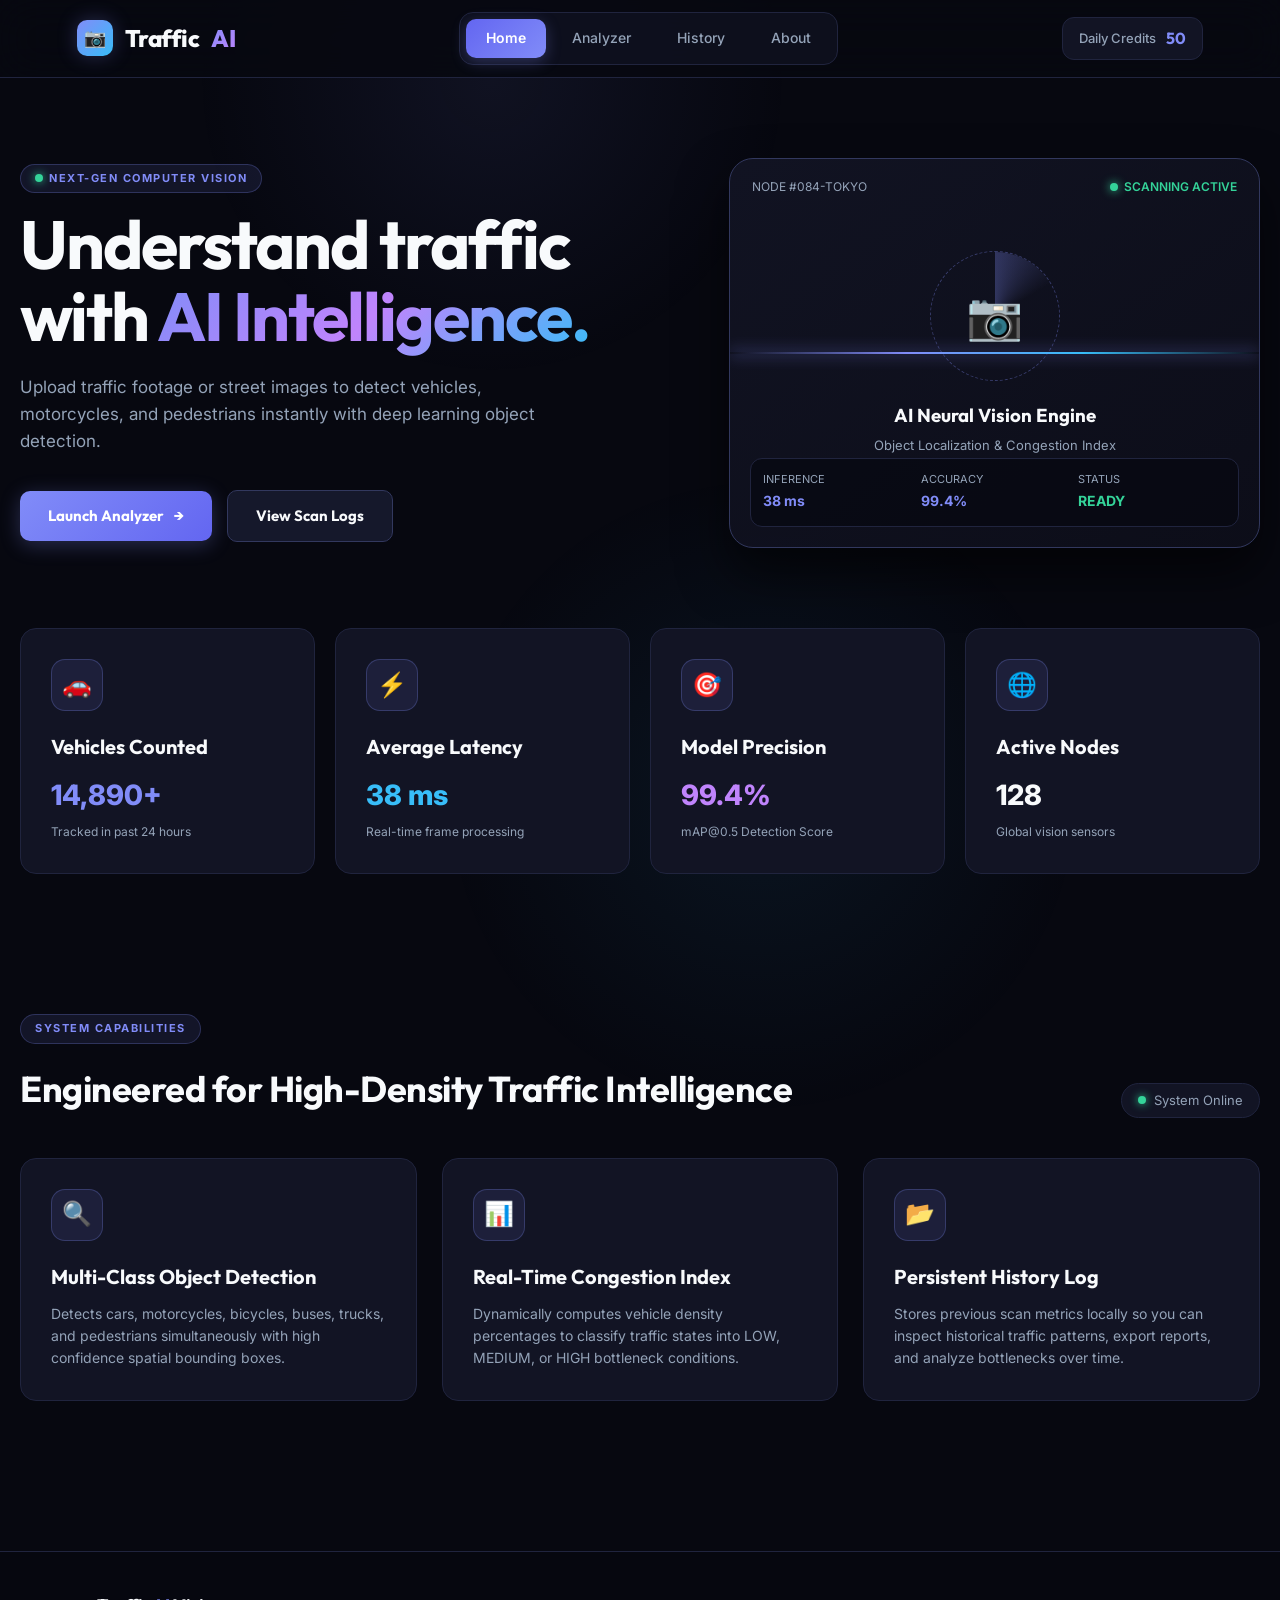
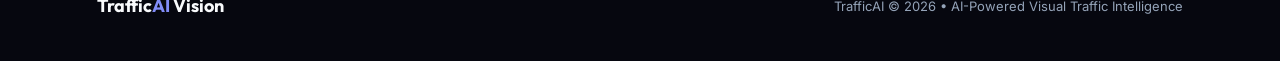
==== index.html @ 259157c7 "Initial Traffic AI project" ====
<!DOCTYPE html>
<html lang="en">

<head>
    <meta charset="UTF-8">
    <meta name="viewport" content="width=device-width, initial-scale=1.0">
    <title>Traffic AI - Visual Computer Vision Platform</title>
    <meta name="description" content="AI-powered traffic visual intelligence system detecting vehicles, pedestrians, and congestion levels.">
    <link rel="stylesheet" href="style.css">
</head>

<body>

    <!-- Header Navbar -->
    <header class="navbar">
        <a href="index.html" class="logo">
            <div class="logo-icon">📷</div>
            Traffic<span>AI</span>
        </a>

        <button class="menu-toggle" aria-label="Toggle Navigation">☰</button>

        <nav>
            <a href="index.html" class="active">Home</a>
            <a href="analysis.html">Analyzer</a>
            <a href="history.html">History</a>
            <a href="about.html">About</a>
        </nav>

        <div class="nav-actions">
            <div class="credits">
                <span>Daily Credits</span>
                <strong id="creditCount">50</strong>
            </div>
        </div>
    </header>


    <main>

        <!-- Hero Section -->
        <section class="hero">
            <div>
                <div class="tag">
                    <span class="live-dot"></span>
                    NEXT-GEN COMPUTER VISION
                </div>

                <h1>
                    Understand traffic<br>
                    with <span>AI Intelligence.</span>
                </h1>

                <p class="hero-text">
                    Upload traffic footage or street images to detect vehicles, motorcycles, and pedestrians instantly with deep learning object detection.
                </p>

                <div class="hero-actions">
                    <a href="analysis.html" class="primary-btn">
                        <span>Launch Analyzer</span> →
                    </a>
                    <a href="history.html" class="secondary-btn">
                        View Scan Logs
                    </a>
                </div>
            </div>

            <!-- Cyberpunk Cyber Card -->
            <div class="hero-card">
                <div class="scan-line"></div>

                <div class="hero-card-header">
                    <span>NODE #084-TOKYO</span>
                    <span class="live-badge"><span class="live-dot"></span> SCANNING ACTIVE</span>
                </div>

                <div class="hero-card-body">
                    <div class="radar-wrapper">
                        <div class="radar-sweep"></div>
                        <div class="radar-icon">📷</div>
                    </div>
                    <h3>AI Neural Vision Engine</h3>
                    <p style="color: var(--muted); font-size: 13px; margin-top: 4px;">Object Localization & Congestion Index</p>
                </div>

                <div class="hero-stats-row">
                    <div class="hero-mini-stat">
                        <span>INFERENCE</span>
                        <strong>38 ms</strong>
                    </div>
                    <div class="hero-mini-stat">
                        <span>ACCURACY</span>
                        <strong>99.4%</strong>
                    </div>
                    <div class="hero-mini-stat">
                        <span>STATUS</span>
                        <strong style="color: var(--emerald);">READY</strong>
                    </div>
                </div>
            </div>
        </section>


        <!-- Metrics Grid -->
        <section class="section-padding" style="padding-top: 20px;">
            <div class="grid-4">
                <div class="feature-card">
                    <div class="feature-icon">🚗</div>
                    <h3>Vehicles Counted</h3>
                    <p style="font-size: 28px; font-weight: 800; color: var(--accent); margin-top: 5px;">14,890+</p>
                    <span style="font-size: 12px; color: var(--muted);">Tracked in past 24 hours</span>
                </div>

                <div class="feature-card">
                    <div class="feature-icon">⚡</div>
                    <h3>Average Latency</h3>
                    <p style="font-size: 28px; font-weight: 800; color: var(--cyan); margin-top: 5px;">38 ms</p>
                    <span style="font-size: 12px; color: var(--muted);">Real-time frame processing</span>
                </div>

                <div class="feature-card">
                    <div class="feature-icon">🎯</div>
                    <h3>Model Precision</h3>
                    <p style="font-size: 28px; font-weight: 800; color: var(--purple); margin-top: 5px;">99.4%</p>
                    <span style="font-size: 12px; color: var(--muted);">mAP@0.5 Detection Score</span>
                </div>

                <div class="feature-card">
                    <div class="feature-icon">🌐</div>
                    <h3>Active Nodes</h3>
                    <p style="font-size: 28px; font-weight: 800; color: var(--text); margin-top: 5px;">128</p>
                    <span style="font-size: 12px; color: var(--muted);">Global vision sensors</span>
                </div>
            </div>
        </section>


        <!-- Core Features Section -->
        <section class="section-padding">
            <div class="section-heading">
                <div>
                    <div class="tag">SYSTEM CAPABILITIES</div>
                    <h2>Engineered for High-Density Traffic Intelligence</h2>
                </div>
                <div class="status-badge">
                    <span class="status-dot"></span> System Online
                </div>
            </div>

            <div class="grid-3">
                <div class="feature-card">
                    <div class="feature-icon">🔍</div>
                    <h3>Multi-Class Object Detection</h3>
                    <p>Detects cars, motorcycles, bicycles, buses, trucks, and pedestrians simultaneously with high confidence spatial bounding boxes.</p>
                </div>

                <div class="feature-card">
                    <div class="feature-icon">📊</div>
                    <h3>Real-Time Congestion Index</h3>
                    <p>Dynamically computes vehicle density percentages to classify traffic states into LOW, MEDIUM, or HIGH bottleneck conditions.</p>
                </div>

                <div class="feature-card">
                    <div class="feature-icon">📂</div>
                    <h3>Persistent History Log</h3>
                    <p>Stores previous scan metrics locally so you can inspect historical traffic patterns, export reports, and analyze bottlenecks over time.</p>
                </div>
            </div>
        </section>

    </main>


    <!-- Footer -->
    <footer>
        <div class="footer-content">
            <div class="footer-brand">
                Traffic<span>AI</span> Vision
            </div>
            <div class="footer-text">
                TrafficAI © 2026 • AI-Powered Visual Traffic Intelligence
            </div>
        </div>
    </footer>

    <script src="common.js"></script>

</body>

</html>
---- style.css ----
@import url('https://fonts.googleapis.com/css2?family=Inter:wght@300;400;500;600;700&family=Outfit:wght@400;500;600;700;800;900&display=swap');

* {
    margin: 0;
    padding: 0;
    box-sizing: border-box;
}

:root {
    /* Ultra-Premium Obsidian & Electric Iris/Cyan Theme */
    --bg: #070810;
    --bg-secondary: #0d0e1a;
    --card: #121424;
    --card-hover: #181b30;
    --border: #20243e;
    --border-bright: #32385e;

    --text: #f8fafc;
    --muted: #94a3b8;

    /* Primary Accent: Electric Iris / Violet */
    --accent: #818cf8;
    --accent-glow: rgba(129, 140, 248, 0.28);
    --accent-dark: #6366f1;

    /* Secondary Accent: Cyber Cyan */
    --cyan: #38bdf8;
    --cyan-glow: rgba(56, 189, 248, 0.25);

    /* Purple Aurora Glow */
    --purple: #c084fc;
    --purple-glow: rgba(192, 132, 252, 0.25);

    /* Status Colors */
    --emerald: #34d399;
    --warning: #fbbf24;
    --danger: #fb7185;

    --font-heading: 'Outfit', -apple-system, BlinkMacSystemFont, sans-serif;
    --font-body: 'Inter', -apple-system, BlinkMacSystemFont, sans-serif;

    --max-width: 1240px;
    --radius-sm: 10px;
    --radius-md: 16px;
    --radius-lg: 24px;
}

html {
    scroll-behavior: smooth;
}

body {
    background: var(--bg);
    color: var(--text);
    font-family: var(--font-body);
    line-height: 1.6;
    overflow-x: hidden;
    min-height: 100vh;
    display: flex;
    flex-direction: column;
}

/* Ambient Background Lights */
body::before {
    content: '';
    position: fixed;
    top: -220px;
    left: 15%;
    width: 600px;
    height: 600px;
    background: radial-gradient(circle, rgba(129, 140, 248, 0.08) 0%, rgba(7, 8, 16, 0) 70%);
    pointer-events: none;
    z-index: 0;
}

body::after {
    content: '';
    position: fixed;
    bottom: -220px;
    right: 15%;
    width: 650px;
    height: 650px;
    background: radial-gradient(circle, rgba(56, 189, 248, 0.07) 0%, rgba(7, 8, 16, 0) 70%);
    pointer-events: none;
    z-index: 0;
}

/* Typography */
h1, h2, h3, h4, h5, h6 {
    font-family: var(--font-heading);
    color: var(--text);
    font-weight: 700;
}

/* ---------------- NAVBAR ---------------- */

.navbar {
    height: 78px;
    display: flex;
    align-items: center;
    justify-content: space-between;
    padding: 0 6%;
    border-bottom: 1px solid var(--border);
    position: sticky;
    top: 0;
    z-index: 100;
    background: rgba(7, 8, 16, 0.88);
    backdrop-filter: blur(20px);
    -webkit-backdrop-filter: blur(20px);
}

.logo {
    display: flex;
    align-items: center;
    gap: 12px;
    font-family: var(--font-heading);
    font-size: 24px;
    font-weight: 800;
    letter-spacing: -0.5px;
    text-decoration: none;
    color: var(--text);
}

.logo-icon {
    width: 36px;
    height: 36px;
    background: linear-gradient(135deg, var(--accent), var(--cyan));
    border-radius: 10px;
    display: flex;
    align-items: center;
    justify-content: center;
    font-size: 18px;
    box-shadow: 0 0 20px var(--accent-glow);
}

.logo span {
    background: linear-gradient(135deg, var(--accent), var(--purple));
    -webkit-background-clip: text;
    -webkit-text-fill-color: transparent;
}

nav {
    display: flex;
    align-items: center;
    gap: 6px;
    background: rgba(18, 20, 36, 0.65);
    padding: 6px;
    border-radius: 14px;
    border: 1px solid var(--border);
}

nav a {
    color: var(--muted);
    text-decoration: none;
    font-size: 14px;
    font-weight: 500;
    padding: 8px 20px;
    border-radius: 10px;
    transition: all 0.25s cubic-bezier(0.4, 0, 0.2, 1);
}

nav a:hover {
    color: var(--text);
    background: rgba(255, 255, 255, 0.05);
}

nav a.active {
    color: #ffffff;
    background: linear-gradient(135deg, var(--accent-dark), var(--accent));
    font-weight: 600;
    box-shadow: 0 4px 15px var(--accent-glow);
}

.nav-actions {
    display: flex;
    align-items: center;
    gap: 15px;
}

.credits {
    display: flex;
    align-items: center;
    gap: 10px;
    padding: 8px 16px;
    background: var(--card);
    border: 1px solid var(--border);
    border-radius: 12px;
    font-size: 13px;
    font-weight: 500;
}

.credits span {
    color: var(--muted);
}

.credits strong {
    color: var(--accent);
    font-size: 16px;
    font-family: var(--font-heading);
}

.menu-toggle {
    display: none;
    background: none;
    border: none;
    color: var(--text);
    font-size: 24px;
    cursor: pointer;
}

/* ---------------- MAIN CONTAINER ---------------- */

main {
    width: min(100% - 40px, var(--max-width));
    margin: 0 auto;
    flex: 1;
    position: relative;
    z-index: 1;
}

/* ---------------- BUTTONS & BADGES ---------------- */

.primary-btn,
.analyze-btn,
.secondary-btn {
    display: inline-flex;
    align-items: center;
    justify-content: center;
    gap: 10px;
    background: linear-gradient(135deg, var(--accent), #6366f1);
    color: #ffffff;
    border: none;
    border-radius: var(--radius-sm);
    padding: 13px 28px;
    font-family: var(--font-heading);
    font-weight: 700;
    font-size: 15px;
    text-decoration: none;
    cursor: pointer;
    transition: all 0.25s ease;
    box-shadow: 0 4px 20px var(--accent-glow);
}

.primary-btn:hover,
.analyze-btn:hover:not(:disabled) {
    background: linear-gradient(135deg, #93c5fd, var(--accent));
    transform: translateY(-2px);
    box-shadow: 0 8px 28px rgba(129, 140, 248, 0.45);
}

.secondary-btn {
    background: rgba(32, 36, 62, 0.6);
    color: var(--text);
    border: 1px solid var(--border-bright);
    box-shadow: none;
}

.secondary-btn:hover {
    background: var(--border-bright);
    color: var(--text);
    transform: translateY(-2px);
}

.tag {
    display: inline-flex;
    align-items: center;
    gap: 6px;
    color: var(--accent);
    background: rgba(129, 140, 248, 0.1);
    border: 1px solid rgba(129, 140, 248, 0.25);
    padding: 5px 14px;
    border-radius: 20px;
    font-size: 11px;
    font-weight: 700;
    letter-spacing: 1.5px;
    text-transform: uppercase;
    margin-bottom: 16px;
}

/* ---------------- HERO SECTION ---------------- */

.hero {
    padding: 80px 0 60px;
    display: grid;
    grid-template-columns: 1.1fr 0.9fr;
    align-items: center;
    gap: 60px;
}

.hero h1 {
    font-size: clamp(42px, 5.5vw, 68px);
    line-height: 1.05;
    letter-spacing: -2px;
    margin-bottom: 22px;
}

.hero h1 span {
    background: linear-gradient(135deg, var(--accent), var(--purple), var(--cyan));
    -webkit-background-clip: text;
    -webkit-text-fill-color: transparent;
}

.hero-text {
    color: var(--muted);
    font-size: 17px;
    max-width: 520px;
    margin-bottom: 35px;
}

.hero-actions {
    display: flex;
    gap: 15px;
    align-items: center;
}

/* Hero Cyber Card */
.hero-card {
    height: 390px;
    border: 1px solid var(--border-bright);
    border-radius: var(--radius-lg);
    background: linear-gradient(145deg, rgba(18, 20, 36, 0.95), rgba(13, 14, 26, 0.95));
    display: flex;
    flex-direction: column;
    align-items: center;
    justify-content: center;
    position: relative;
    overflow: hidden;
    box-shadow: 0 25px 50px rgba(0, 0, 0, 0.6);
}

.hero-card-header {
    position: absolute;
    top: 18px;
    left: 22px;
    right: 22px;
    display: flex;
    justify-content: space-between;
    align-items: center;
    font-size: 12px;
    color: var(--muted);
}

.live-badge {
    display: inline-flex;
    align-items: center;
    gap: 6px;
    color: var(--emerald);
    font-weight: 600;
}

.live-dot {
    width: 8px;
    height: 8px;
    background: var(--emerald);
    border-radius: 50%;
    box-shadow: 0 0 10px var(--emerald);
    animation: pulse 1.8s infinite;
}

@keyframes pulse {
    0%, 100% { opacity: 1; transform: scale(1); }
    50% { opacity: 0.4; transform: scale(0.85); }
}

.hero-card-body {
    text-align: center;
    z-index: 2;
}

.radar-wrapper {
    position: relative;
    width: 130px;
    height: 130px;
    margin: 0 auto 20px;
    border-radius: 50%;
    border: 1px dashed rgba(129, 140, 248, 0.35);
    display: flex;
    align-items: center;
    justify-content: center;
}

.radar-sweep {
    position: absolute;
    width: 100%;
    height: 100%;
    border-radius: 50%;
    background: conic-gradient(from 0deg, rgba(129, 140, 248, 0.3), transparent 60deg);
    animation: rotateRadar 4s linear infinite;
}

@keyframes rotateRadar {
    from { transform: rotate(0deg); }
    to { transform: rotate(360deg); }
}

.radar-icon {
    font-size: 46px;
    position: relative;
    z-index: 2;
}

.scan-line {
    position: absolute;
    width: 100%;
    height: 2px;
    background: linear-gradient(90deg, transparent, var(--accent), var(--cyan), transparent);
    box-shadow: 0 0 15px var(--accent);
    animation: scanMove 3.5s infinite ease-in-out;
}

@keyframes scanMove {
    0% { top: 5%; opacity: 0.2; }
    50% { top: 90%; opacity: 0.9; }
    100% { top: 5%; opacity: 0.2; }
}

.hero-stats-row {
    position: absolute;
    bottom: 20px;
    left: 20px;
    right: 20px;
    display: grid;
    grid-template-columns: repeat(3, 1fr);
    gap: 10px;
    background: rgba(7, 8, 16, 0.7);
    padding: 12px;
    border-radius: 12px;
    border: 1px solid var(--border);
}

.hero-mini-stat span {
    display: block;
    font-size: 11px;
    color: var(--muted);
}

.hero-mini-stat strong {
    font-size: 14px;
    color: var(--accent);
}

/* ---------------- SECTION COMMON ---------------- */

.section-padding {
    padding: 70px 0;
}

.section-heading {
    display: flex;
    justify-content: space-between;
    align-items: flex-end;
    margin-bottom: 40px;
}

.section-heading h2 {
    font-size: 36px;
    letter-spacing: -0.5px;
}

.status-badge {
    display: inline-flex;
    align-items: center;
    gap: 8px;
    padding: 6px 16px;
    background: var(--card);
    border: 1px solid var(--border);
    border-radius: 20px;
    font-size: 13px;
    color: var(--muted);
}

.status-dot {
    width: 8px;
    height: 8px;
    border-radius: 50%;
    background: var(--emerald);
    box-shadow: 0 0 8px var(--emerald);
}

/* ---------------- FEATURE CARDS ---------------- */

.grid-3 {
    display: grid;
    grid-template-columns: repeat(3, 1fr);
    gap: 25px;
}

.grid-4 {
    display: grid;
    grid-template-columns: repeat(4, 1fr);
    gap: 20px;
}

.feature-card {
    background: var(--card);
    border: 1px solid var(--border);
    border-radius: var(--radius-md);
    padding: 30px;
    transition: all 0.3s ease;
    position: relative;
    overflow: hidden;
}

.feature-card:hover {
    background: var(--card-hover);
    border-color: var(--border-bright);
    transform: translateY(-4px);
    box-shadow: 0 16px 35px rgba(0, 0, 0, 0.45);
}

.feature-icon {
    width: 52px;
    height: 52px;
    background: rgba(129, 140, 248, 0.1);
    border: 1px solid rgba(129, 140, 248, 0.25);
    border-radius: 14px;
    display: flex;
    align-items: center;
    justify-content: center;
    font-size: 24px;
    margin-bottom: 20px;
}

.feature-card h3 {
    font-size: 20px;
    margin-bottom: 10px;
}

.feature-card p {
    color: var(--muted);
    font-size: 14px;
}

/* ---------------- ANALYZER & UPLOAD ---------------- */

.analyzer-grid {
    display: grid;
    grid-template-columns: 1fr 1fr;
    gap: 30px;
    align-items: start;
}

.upload-card {
    background: var(--card);
    border: 1px solid var(--border);
    border-radius: var(--radius-md);
    padding: 30px;
}

.upload-area {
    min-height: 280px;
    border: 2px dashed var(--border-bright);
    border-radius: var(--radius-md);
    display: flex;
    flex-direction: column;
    justify-content: center;
    align-items: center;
    padding: 30px;
    cursor: pointer;
    transition: all 0.25s ease;
    background: rgba(7, 8, 16, 0.5);
    text-align: center;
}

.upload-area:hover,
.upload-area.dragging {
    border-color: var(--accent);
    background: rgba(129, 140, 248, 0.05);
}

.upload-icon-circle {
    width: 60px;
    height: 60px;
    border-radius: 50%;
    background: rgba(129, 140, 248, 0.12);
    color: var(--accent);
    display: flex;
    align-items: center;
    justify-content: center;
    font-size: 26px;
    margin-bottom: 16px;
    border: 1px solid rgba(129, 140, 248, 0.25);
}

.upload-area h3 {
    font-size: 18px;
    margin-bottom: 6px;
}

.upload-area p {
    color: var(--muted);
    font-size: 13px;
    margin-bottom: 10px;
}

.upload-area small {
    color: var(--muted);
    font-size: 11px;
    opacity: 0.7;
}

/* Presets Container */
.presets-container {
    margin-top: 22px;
}

.presets-container span {
    display: block;
    font-size: 12px;
    color: var(--muted);
    margin-bottom: 10px;
    font-weight: 500;
}

.preset-thumbs {
    display: grid;
    grid-template-columns: repeat(3, 1fr);
    gap: 10px;
}

.preset-btn {
    border: 1px solid var(--border);
    border-radius: 10px;
    overflow: hidden;
    background: var(--bg);
    cursor: pointer;
    padding: 6px;
    display: flex;
    flex-direction: column;
    align-items: center;
    gap: 4px;
    transition: all 0.2s ease;
}

.preset-btn img {
    width: 100%;
    height: 60px;
    object-fit: cover;
    border-radius: 6px;
}

.preset-btn small {
    font-size: 11px;
    color: var(--muted);
}

.preset-btn:hover {
    border-color: var(--accent);
    background: var(--card-hover);
}

/* Vision Canvas Preview */
.canvas-wrapper {
    display: none;
    position: relative;
    width: 100%;
    background: #000;
    border-radius: var(--radius-md);
    overflow: hidden;
    border: 1px solid var(--border-bright);
}

.canvas-wrapper.active {
    display: block;
}

#visionCanvas {
    display: block;
    width: 100%;
    height: auto;
    max-height: 440px;
    object-fit: contain;
}

.canvas-actions {
    display: flex;
    justify-content: space-between;
    align-items: center;
    margin-top: 15px;
}

.remove-btn {
    background: rgba(251, 113, 133, 0.12);
    color: var(--danger);
    border: 1px solid rgba(251, 113, 133, 0.25);
    padding: 8px 16px;
    border-radius: var(--radius-sm);
    cursor: pointer;
    font-size: 13px;
    font-weight: 600;
    transition: 0.2s;
}

.remove-btn:hover {
    background: rgba(251, 113, 133, 0.25);
}

/* ---------------- RESULTS DISPLAY ---------------- */

.results-card {
    background: var(--card);
    border: 1px solid var(--border);
    border-radius: var(--radius-md);
    padding: 30px;
}

.stat-box {
    background: var(--bg);
    border: 1px solid var(--border);
    border-radius: var(--radius-sm);
    padding: 18px;
    display: flex;
    align-items: center;
    gap: 15px;
    transition: all 0.2s ease;
}

.stat-box:hover {
    border-color: var(--border-bright);
    background: rgba(255, 255, 255, 0.02);
}

.stat-box-icon {
    font-size: 26px;
}

.stat-box label {
    display: block;
    font-size: 12px;
    color: var(--muted);
}

.stat-box strong {
    font-size: 26px;
    font-family: var(--font-heading);
}

.stat-box.highlight {
    border-color: rgba(129, 140, 248, 0.35);
    background: rgba(129, 140, 248, 0.04);
}

.stat-box.highlight strong {
    color: var(--accent);
}

/* Traffic Meter Bar */
.traffic-level-card {
    margin-top: 20px;
    background: var(--bg);
    border: 1px solid var(--border);
    border-radius: var(--radius-sm);
    padding: 20px;
}

.traffic-meter-header {
    display: flex;
    justify-content: space-between;
    align-items: center;
    margin-bottom: 10px;
}

.traffic-meter-header span {
    font-size: 13px;
    color: var(--muted);
}

.traffic-meter-header h4 {
    font-size: 18px;
    color: var(--accent);
}

.meter-track {
    height: 12px;
    background: #151828;
    border-radius: 20px;
    overflow: hidden;
    position: relative;
}

.meter-fill {
    height: 100%;
    width: 0%;
    background: linear-gradient(90deg, var(--emerald), var(--warning), var(--danger));
    transition: width 1s cubic-bezier(0.4, 0, 0.2, 1);
    border-radius: 20px;
}

/* ---------------- TABLES & HISTORY ---------------- */

.table-toolbar {
    display: flex;
    justify-content: space-between;
    gap: 15px;
    margin-bottom: 20px;
}

.search-input {
    background: var(--card);
    border: 1px solid var(--border);
    color: var(--text);
    padding: 10px 18px;
    border-radius: 10px;
    font-family: var(--font-body);
    font-size: 14px;
    width: 280px;
    outline: none;
}

.search-input:focus {
    border-color: var(--accent);
}

.history-table-wrapper {
    background: var(--card);
    border: 1px solid var(--border);
    border-radius: var(--radius-md);
    overflow: hidden;
}

.custom-table {
    width: 100%;
    border-collapse: collapse;
    text-align: left;
    font-size: 14px;
}

.custom-table th {
    background: rgba(7, 8, 16, 0.75);
    color: var(--muted);
    padding: 16px 20px;
    font-weight: 600;
    font-size: 12px;
    letter-spacing: 0.5px;
    text-transform: uppercase;
    border-bottom: 1px solid var(--border);
}

.custom-table td {
    padding: 16px 20px;
    border-bottom: 1px solid var(--border);
    color: var(--text);
}

.custom-table tr:last-child td {
    border-bottom: none;
}

.custom-table tr:hover td {
    background: rgba(255, 255, 255, 0.02);
}

.pill-level {
    display: inline-block;
    padding: 4px 12px;
    border-radius: 12px;
    font-size: 11px;
    font-weight: 700;
    letter-spacing: 0.5px;
}

.pill-low {
    background: rgba(52, 211, 153, 0.12);
    color: var(--emerald);
    border: 1px solid rgba(52, 211, 153, 0.3);
}

.pill-medium {
    background: rgba(251, 191, 36, 0.12);
    color: var(--warning);
    border: 1px solid rgba(251, 191, 36, 0.3);
}

.pill-high {
    background: rgba(251, 113, 133, 0.12);
    color: var(--danger);
    border: 1px solid rgba(251, 113, 133, 0.3);
}

.empty-state {
    padding: 60px 20px;
    text-align: center;
    color: var(--muted);
}

.empty-icon {
    font-size: 40px;
    margin-bottom: 10px;
    opacity: 0.5;
}

/* ---------------- FOOTER ---------------- */

footer {
    border-top: 1px solid var(--border);
    background: rgba(7, 8, 16, 0.95);
    padding: 40px 6%;
    margin-top: 80px;
    position: relative;
    z-index: 10;
}

.footer-content {
    width: min(100% - 40px, var(--max-width));
    margin: 0 auto;
    display: flex;
    justify-content: space-between;
    align-items: center;
}

.footer-brand {
    font-family: var(--font-heading);
    font-size: 18px;
    font-weight: 700;
}

.footer-brand span {
    color: var(--accent);
}

.footer-text {
    color: var(--muted);
    font-size: 13px;
}

/* ---------------- TOAST NOTIFICATIONS ---------------- */

.toast-container {
    position: fixed;
    bottom: 25px;
    right: 25px;
    z-index: 9999;
    display: flex;
    flex-direction: column;
    gap: 10px;
}

.toast {
    background: var(--card);
    border: 1px solid var(--accent);
    color: var(--text);
    padding: 14px 20px;
    border-radius: 12px;
    font-size: 14px;
    box-shadow: 0 12px 35px rgba(0, 0, 0, 0.55);
    display: flex;
    align-items: center;
    gap: 12px;
    animation: slideIn 0.3s ease;
}

@keyframes slideIn {
    from { transform: translateX(100%); opacity: 0; }
    to { transform: translateX(0); opacity: 1; }
}

/* ---------------- RESPONSIVE MEDIA QUERIES ---------------- */

@media (max-width: 992px) {
    .hero {
        grid-template-columns: 1fr;
        gap: 40px;
        text-align: center;
    }

    .hero-text {
        margin: 0 auto 30px;
    }

    .hero-actions {
        justify-content: center;
    }

    .analyzer-grid {
        grid-template-columns: 1fr;
    }

    .grid-3, .grid-4 {
        grid-template-columns: repeat(2, 1fr);
    }
}

@media (max-width: 768px) {
    nav {
        display: none;
        position: absolute;
        top: 78px;
        left: 0;
        right: 0;
        background: var(--card);
        flex-direction: column;
        padding: 20px;
        border-bottom: 1px solid var(--border);
    }

    nav.open {
        display: flex;
    }

    .menu-toggle {
        display: block;
    }

    .grid-3, .grid-4 {
        grid-template-columns: 1fr;
    }

    .footer-content {
        flex-direction: column;
        gap: 15px;
        text-align: center;
    }
}
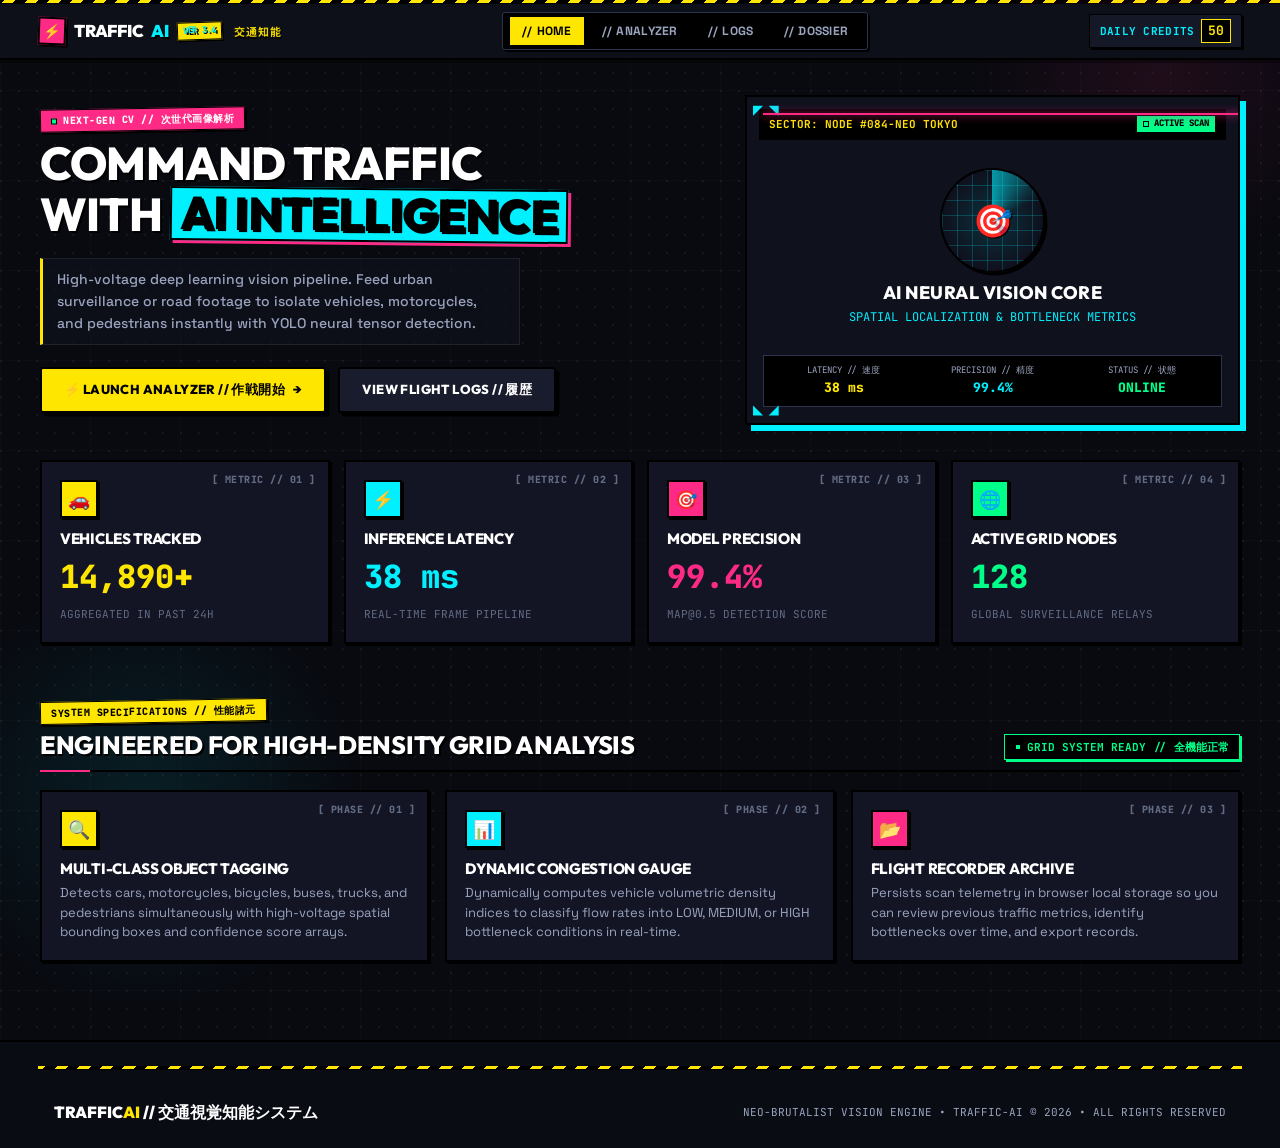
==== commit f4e5c9e3: "Redesign UI with Neo-Brutalism and Cyber-Anime theme" ====
--- a/index.html
+++ b/index.html
@@ -4,32 +4,37 @@
 <head>
     <meta charset="UTF-8">
     <meta name="viewport" content="width=device-width, initial-scale=1.0">
-    <title>Traffic AI - Visual Computer Vision Platform</title>
-    <meta name="description" content="AI-powered traffic visual intelligence system detecting vehicles, pedestrians, and congestion levels.">
+    <title>Traffic AI // 次世代交通監視 - Visual Computer Vision Platform</title>
+    <meta name="description" content="Neo-Brutalist AI-powered traffic visual intelligence system detecting vehicles, pedestrians, and congestion levels.">
     <link rel="stylesheet" href="style.css">
 </head>
 
 <body>
 
+    <!-- Hazard Alert Strip -->
+    <div class="hazard-strip"></div>
+
     <!-- Header Navbar -->
     <header class="navbar">
         <a href="index.html" class="logo">
-            <div class="logo-icon">📷</div>
+            <div class="logo-icon">⚡</div>
             Traffic<span>AI</span>
+            <span class="logo-badge">VER 3.4</span>
+            <span class="kanji-sub" style="font-size: 11px; color: var(--anime-yellow);">交通知能</span>
         </a>
 
         <button class="menu-toggle" aria-label="Toggle Navigation">☰</button>
 
         <nav>
-            <a href="index.html" class="active">Home</a>
-            <a href="analysis.html">Analyzer</a>
-            <a href="history.html">History</a>
-            <a href="about.html">About</a>
+            <a href="index.html" class="active"><span>//</span> Home</a>
+            <a href="analysis.html"><span>//</span> Analyzer</a>
+            <a href="history.html"><span>//</span> Logs</a>
+            <a href="about.html"><span>//</span> Dossier</a>
         </nav>
 
         <div class="nav-actions">
             <div class="credits">
-                <span>Daily Credits</span>
+                <span>DAILY CREDITS</span>
                 <strong id="creditCount">50</strong>
             </div>
         </div>
@@ -43,58 +48,58 @@
             <div>
                 <div class="tag">
                     <span class="live-dot"></span>
-                    NEXT-GEN COMPUTER VISION
+                    NEXT-GEN CV // 次世代画像解析
                 </div>
 
                 <h1>
-                    Understand traffic<br>
-                    with <span>AI Intelligence.</span>
+                    COMMAND TRAFFIC<br>
+                    WITH <span>AI INTELLIGENCE</span>
                 </h1>
 
                 <p class="hero-text">
-                    Upload traffic footage or street images to detect vehicles, motorcycles, and pedestrians instantly with deep learning object detection.
+                    High-voltage deep learning vision pipeline. Feed urban surveillance or road footage to isolate vehicles, motorcycles, and pedestrians instantly with YOLO neural tensor detection.
                 </p>
 
                 <div class="hero-actions">
                     <a href="analysis.html" class="primary-btn">
-                        <span>Launch Analyzer</span> →
+                        <span>⚡ LAUNCH ANALYZER // 作戦開始</span> →
                     </a>
                     <a href="history.html" class="secondary-btn">
-                        View Scan Logs
+                        <span>VIEW FLIGHT LOGS // 履歴</span>
                     </a>
                 </div>
             </div>
 
-            <!-- Cyberpunk Cyber Card -->
+            <!-- Anime Mecha Cockpit Card -->
             <div class="hero-card">
                 <div class="scan-line"></div>
 
                 <div class="hero-card-header">
-                    <span>NODE #084-TOKYO</span>
-                    <span class="live-badge"><span class="live-dot"></span> SCANNING ACTIVE</span>
+                    <span>SECTOR: NODE #084-NEO TOKYO</span>
+                    <span class="live-badge"><span class="live-dot"></span> ACTIVE SCAN</span>
                 </div>
 
                 <div class="hero-card-body">
                     <div class="radar-wrapper">
                         <div class="radar-sweep"></div>
-                        <div class="radar-icon">📷</div>
+                        <div class="radar-icon">🎯</div>
                     </div>
-                    <h3>AI Neural Vision Engine</h3>
-                    <p style="color: var(--muted); font-size: 13px; margin-top: 4px;">Object Localization & Congestion Index</p>
+                    <h3 style="font-size: 18px; letter-spacing: 0.5px;">AI NEURAL VISION CORE</h3>
+                    <p style="color: var(--anime-cyan); font-family: var(--font-mono); font-size: 12px; margin-top: 4px;">SPATIAL LOCALIZATION & BOTTLENECK METRICS</p>
                 </div>
 
                 <div class="hero-stats-row">
                     <div class="hero-mini-stat">
-                        <span>INFERENCE</span>
+                        <span>LATENCY // 速度</span>
                         <strong>38 ms</strong>
                     </div>
                     <div class="hero-mini-stat">
-                        <span>ACCURACY</span>
-                        <strong>99.4%</strong>
+                        <span>PRECISION // 精度</span>
+                        <strong style="color: var(--anime-cyan);">99.4%</strong>
                     </div>
                     <div class="hero-mini-stat">
-                        <span>STATUS</span>
-                        <strong style="color: var(--emerald);">READY</strong>
+                        <span>STATUS // 状態</span>
+                        <strong style="color: var(--anime-green);">ONLINE</strong>
                     </div>
                 </div>
             </div>
@@ -102,68 +107,68 @@
 
 
         <!-- Metrics Grid -->
-        <section class="section-padding" style="padding-top: 20px;">
+        <section class="section-padding" style="padding-top: 10px;">
             <div class="grid-4">
-                <div class="feature-card">
+                <div class="feature-card" data-step="[ METRIC // 01 ]">
                     <div class="feature-icon">🚗</div>
-                    <h3>Vehicles Counted</h3>
-                    <p style="font-size: 28px; font-weight: 800; color: var(--accent); margin-top: 5px;">14,890+</p>
-                    <span style="font-size: 12px; color: var(--muted);">Tracked in past 24 hours</span>
+                    <h3>Vehicles Tracked</h3>
+                    <p style="font-size: 32px; font-weight: 900; font-family: var(--font-mono); color: var(--anime-yellow); margin: 6px 0 2px;">14,890+</p>
+                    <span style="font-family: var(--font-mono); font-size: 11px; color: var(--text-dim); text-transform: uppercase;">Aggregated in past 24h</span>
                 </div>
 
-                <div class="feature-card">
-                    <div class="feature-icon">⚡</div>
-                    <h3>Average Latency</h3>
-                    <p style="font-size: 28px; font-weight: 800; color: var(--cyan); margin-top: 5px;">38 ms</p>
-                    <span style="font-size: 12px; color: var(--muted);">Real-time frame processing</span>
+                <div class="feature-card" data-step="[ METRIC // 02 ]">
+                    <div class="feature-icon" style="background: var(--anime-cyan);">⚡</div>
+                    <h3>Inference Latency</h3>
+                    <p style="font-size: 32px; font-weight: 900; font-family: var(--font-mono); color: var(--anime-cyan); margin: 6px 0 2px;">38 ms</p>
+                    <span style="font-family: var(--font-mono); font-size: 11px; color: var(--text-dim); text-transform: uppercase;">Real-time frame pipeline</span>
                 </div>
 
-                <div class="feature-card">
-                    <div class="feature-icon">🎯</div>
+                <div class="feature-card" data-step="[ METRIC // 03 ]">
+                    <div class="feature-icon" style="background: var(--anime-pink); color: #fff;">🎯</div>
                     <h3>Model Precision</h3>
-                    <p style="font-size: 28px; font-weight: 800; color: var(--purple); margin-top: 5px;">99.4%</p>
-                    <span style="font-size: 12px; color: var(--muted);">mAP@0.5 Detection Score</span>
+                    <p style="font-size: 32px; font-weight: 900; font-family: var(--font-mono); color: var(--anime-pink); margin: 6px 0 2px;">99.4%</p>
+                    <span style="font-family: var(--font-mono); font-size: 11px; color: var(--text-dim); text-transform: uppercase;">mAP@0.5 Detection Score</span>
                 </div>
 
-                <div class="feature-card">
-                    <div class="feature-icon">🌐</div>
-                    <h3>Active Nodes</h3>
-                    <p style="font-size: 28px; font-weight: 800; color: var(--text); margin-top: 5px;">128</p>
-                    <span style="font-size: 12px; color: var(--muted);">Global vision sensors</span>
+                <div class="feature-card" data-step="[ METRIC // 04 ]">
+                    <div class="feature-icon" style="background: var(--anime-green);">🌐</div>
+                    <h3>Active Grid Nodes</h3>
+                    <p style="font-size: 32px; font-weight: 900; font-family: var(--font-mono); color: var(--anime-green); margin: 6px 0 2px;">128</p>
+                    <span style="font-family: var(--font-mono); font-size: 11px; color: var(--text-dim); text-transform: uppercase;">Global surveillance relays</span>
                 </div>
             </div>
         </section>
 
 
-        <!-- Core Features Section -->
+        <!-- Core Capabilities Section -->
         <section class="section-padding">
             <div class="section-heading">
                 <div>
-                    <div class="tag">SYSTEM CAPABILITIES</div>
-                    <h2>Engineered for High-Density Traffic Intelligence</h2>
+                    <div class="tag yellow">SYSTEM SPECIFICATIONS // 性能諸元</div>
+                    <h2>Engineered for High-Density Grid Analysis</h2>
                 </div>
                 <div class="status-badge">
-                    <span class="status-dot"></span> System Online
+                    <span class="status-dot"></span> GRID SYSTEM READY // 全機能正常
                 </div>
             </div>
 
             <div class="grid-3">
-                <div class="feature-card">
+                <div class="feature-card" data-step="[ PHASE // 01 ]">
                     <div class="feature-icon">🔍</div>
-                    <h3>Multi-Class Object Detection</h3>
-                    <p>Detects cars, motorcycles, bicycles, buses, trucks, and pedestrians simultaneously with high confidence spatial bounding boxes.</p>
+                    <h3>Multi-Class Object Tagging</h3>
+                    <p>Detects cars, motorcycles, bicycles, buses, trucks, and pedestrians simultaneously with high-voltage spatial bounding boxes and confidence score arrays.</p>
                 </div>
 
-                <div class="feature-card">
-                    <div class="feature-icon">📊</div>
-                    <h3>Real-Time Congestion Index</h3>
-                    <p>Dynamically computes vehicle density percentages to classify traffic states into LOW, MEDIUM, or HIGH bottleneck conditions.</p>
+                <div class="feature-card" data-step="[ PHASE // 02 ]">
+                    <div class="feature-icon" style="background: var(--anime-cyan);">📊</div>
+                    <h3>Dynamic Congestion Gauge</h3>
+                    <p>Dynamically computes vehicle volumetric density indices to classify flow rates into LOW, MEDIUM, or HIGH bottleneck conditions in real-time.</p>
                 </div>
 
-                <div class="feature-card">
-                    <div class="feature-icon">📂</div>
-                    <h3>Persistent History Log</h3>
-                    <p>Stores previous scan metrics locally so you can inspect historical traffic patterns, export reports, and analyze bottlenecks over time.</p>
+                <div class="feature-card" data-step="[ PHASE // 03 ]">
+                    <div class="feature-icon" style="background: var(--anime-pink); color: #fff;">📂</div>
+                    <h3>Flight Recorder Archive</h3>
+                    <p>Persists scan telemetry in browser local storage so you can review previous traffic metrics, identify bottlenecks over time, and export records.</p>
                 </div>
             </div>
         </section>
@@ -173,12 +178,13 @@
 
     <!-- Footer -->
     <footer>
+        <div class="hazard-strip" style="margin-bottom: 30px;"></div>
         <div class="footer-content">
             <div class="footer-brand">
-                Traffic<span>AI</span> Vision
+                Traffic<span>AI</span> // 交通視覚知能システム
             </div>
             <div class="footer-text">
-                TrafficAI © 2026 • AI-Powered Visual Traffic Intelligence
+                NEO-BRUTALIST VISION ENGINE • TRAFFIC-AI © 2026 • ALL RIGHTS RESERVED
             </div>
         </div>
     </footer>
--- a/style.css
+++ b/style.css
@@ -1,4 +1,61 @@
-@import url('https://fonts.googleapis.com/css2?family=Inter:wght@300;400;500;600;700&family=Outfit:wght@400;500;600;700;800;900&display=swap');
+@import url('https://fonts.googleapis.com/css2?family=JetBrains+Mono:wght@400;500;700;800&family=Noto+Sans+JP:wght@400;600;700;900&family=Outfit:wght@600;700;800;900&family=Space+Grotesk:wght@500;600;700&display=swap');
+
+/* ==========================================================================
+   TRAFFIC-AI // COMPACT NEO-BRUTALISM × CYBER-ANIME DESIGN SYSTEM
+   ========================================================================== */
+
+:root {
+    /* Base Ink & Canvas */
+    --bg: #090a10;
+    --bg-secondary: #10121d;
+    --card: #131524;
+    --card-hover: #181b2e;
+    --ink: #000000;
+    --text: #ffffff;
+    --text-muted: #9aa4bf;
+    --text-dim: #626b84;
+
+    /* High-Voltage Anime Palette */
+    --anime-yellow: #ffe600;
+    --anime-pink: #ff2a85;
+    --anime-cyan: #00f0ff;
+    --anime-purple: #a855f7;
+    --anime-green: #00ff88;
+    --anime-orange: #ff6b00;
+
+    /* Semantic mappings */
+    --accent: var(--anime-yellow);
+    --accent-secondary: var(--anime-cyan);
+    --danger: var(--anime-pink);
+    --emerald: var(--anime-green);
+    --warning: var(--anime-yellow);
+
+    /* Balanced Brutalist Geometry & Shadows */
+    --border-width: 2px;
+    --border-thick: 2.5px;
+    --border: var(--border-width) solid #000000;
+    --border-subtle: 1px solid rgba(255, 255, 255, 0.12);
+
+    /* Crisp, tight drop shadows */
+    --shadow-sm: 2px 2px 0px #000000;
+    --shadow-md: 3.5px 3.5px 0px #000000;
+    --shadow-lg: 5px 5px 0px #000000;
+    --shadow-yellow: 3px 3px 0px var(--anime-yellow);
+    --shadow-pink: 3px 3px 0px var(--anime-pink);
+    --shadow-cyan: 3.5px 3.5px 0px var(--anime-cyan);
+    --shadow-green: 3px 3px 0px var(--anime-green);
+
+    /* Modern Proportional Typography */
+    --font-heading: 'Outfit', 'Space Grotesk', -apple-system, sans-serif;
+    --font-display: 'Space Grotesk', -apple-system, sans-serif;
+    --font-mono: 'JetBrains Mono', monospace;
+    --font-jp: 'Noto Sans JP', sans-serif;
+
+    --radius-sm: 3px;
+    --radius-md: 6px;
+
+    --max-width: 1200px;
+}
 
 * {
     margin: 0;
@@ -6,69 +63,37 @@
     box-sizing: border-box;
 }
 
-:root {
-    /* Ultra-Premium Obsidian & Electric Iris/Cyan Theme */
-    --bg: #070810;
-    --bg-secondary: #0d0e1a;
-    --card: #121424;
-    --card-hover: #181b30;
-    --border: #20243e;
-    --border-bright: #32385e;
-
-    --text: #f8fafc;
-    --muted: #94a3b8;
-
-    /* Primary Accent: Electric Iris / Violet */
-    --accent: #818cf8;
-    --accent-glow: rgba(129, 140, 248, 0.28);
-    --accent-dark: #6366f1;
-
-    /* Secondary Accent: Cyber Cyan */
-    --cyan: #38bdf8;
-    --cyan-glow: rgba(56, 189, 248, 0.25);
-
-    /* Purple Aurora Glow */
-    --purple: #c084fc;
-    --purple-glow: rgba(192, 132, 252, 0.25);
-
-    /* Status Colors */
-    --emerald: #34d399;
-    --warning: #fbbf24;
-    --danger: #fb7185;
-
-    --font-heading: 'Outfit', -apple-system, BlinkMacSystemFont, sans-serif;
-    --font-body: 'Inter', -apple-system, BlinkMacSystemFont, sans-serif;
-
-    --max-width: 1240px;
-    --radius-sm: 10px;
-    --radius-md: 16px;
-    --radius-lg: 24px;
-}
-
 html {
     scroll-behavior: smooth;
 }
 
 body {
-    background: var(--bg);
+    background-color: var(--bg);
     color: var(--text);
-    font-family: var(--font-body);
-    line-height: 1.6;
+    font-family: var(--font-display);
+    font-size: 14px;
+    line-height: 1.5;
+    min-height: 100vh;
+    display: flex;
+    flex-direction: column;
     overflow-x: hidden;
-    min-height: 100vh;
-    display: flex;
-    flex-direction: column;
-}
-
-/* Ambient Background Lights */
+    position: relative;
+    background-image: 
+        radial-gradient(circle at 1px 1px, rgba(255, 255, 255, 0.05) 1px, transparent 0),
+        linear-gradient(to right, rgba(255, 255, 255, 0.015) 1px, transparent 1px),
+        linear-gradient(to bottom, rgba(255, 255, 255, 0.015) 1px, transparent 1px);
+    background-size: 18px 18px, 90px 90px, 90px 90px;
+}
+
+/* Subtle Ambient Anime Halos */
 body::before {
     content: '';
     position: fixed;
-    top: -220px;
-    left: 15%;
-    width: 600px;
-    height: 600px;
-    background: radial-gradient(circle, rgba(129, 140, 248, 0.08) 0%, rgba(7, 8, 16, 0) 70%);
+    top: -120px;
+    right: -80px;
+    width: 400px;
+    height: 400px;
+    background: radial-gradient(circle, rgba(255, 42, 133, 0.09) 0%, rgba(9, 10, 16, 0) 70%);
     pointer-events: none;
     z-index: 0;
 }
@@ -76,149 +101,232 @@
 body::after {
     content: '';
     position: fixed;
-    bottom: -220px;
-    right: 15%;
-    width: 650px;
-    height: 650px;
-    background: radial-gradient(circle, rgba(56, 189, 248, 0.07) 0%, rgba(7, 8, 16, 0) 70%);
+    bottom: -120px;
+    left: -80px;
+    width: 450px;
+    height: 450px;
+    background: radial-gradient(circle, rgba(0, 240, 255, 0.09) 0%, rgba(9, 10, 16, 0) 70%);
     pointer-events: none;
     z-index: 0;
 }
 
-/* Typography */
+/* Typography Base */
 h1, h2, h3, h4, h5, h6 {
     font-family: var(--font-heading);
+    font-weight: 800;
+    line-height: 1.15;
     color: var(--text);
+    text-transform: uppercase;
+    letter-spacing: -0.3px;
+}
+
+p {
+    color: var(--text-muted);
+}
+
+a {
+    color: inherit;
+    text-decoration: none;
+}
+
+/* Sleek Hazard Accent Strip */
+.hazard-strip {
+    height: 4px;
+    width: 100%;
+    background: repeating-linear-gradient(
+        -45deg,
+        var(--anime-yellow),
+        var(--anime-yellow) 8px,
+        #000000 8px,
+        #000000 16px
+    );
+    border-bottom: 1px solid #000;
+}
+
+/* Manga Kanji Tag Subtitle */
+.kanji-sub {
+    font-family: var(--font-jp);
+    font-size: 0.72em;
     font-weight: 700;
-}
-
-/* ---------------- NAVBAR ---------------- */
+    letter-spacing: 1px;
+    opacity: 0.9;
+    margin-left: 4px;
+    display: inline-block;
+}
+
+/* --------------------------------------------------------------------------
+   NAVBAR (COMPACT HIGH-TECH HEADER)
+   -------------------------------------------------------------------------- */
 
 .navbar {
-    height: 78px;
+    height: 56px;
     display: flex;
     align-items: center;
     justify-content: space-between;
-    padding: 0 6%;
-    border-bottom: 1px solid var(--border);
+    padding: 0 3%;
+    background: #0d0f19;
+    border-bottom: var(--border-thick) solid #000000;
     position: sticky;
     top: 0;
-    z-index: 100;
-    background: rgba(7, 8, 16, 0.88);
-    backdrop-filter: blur(20px);
-    -webkit-backdrop-filter: blur(20px);
+    z-index: 1000;
+    box-shadow: 0 3px 0px rgba(0, 0, 0, 0.35);
 }
 
 .logo {
     display: flex;
     align-items: center;
-    gap: 12px;
+    gap: 8px;
     font-family: var(--font-heading);
-    font-size: 24px;
-    font-weight: 800;
-    letter-spacing: -0.5px;
-    text-decoration: none;
-    color: var(--text);
+    font-size: 17px;
+    font-weight: 900;
+    letter-spacing: -0.3px;
+    color: #ffffff;
+    text-transform: uppercase;
+}
+
+.logo-badge {
+    background: var(--anime-yellow);
+    color: #000000;
+    font-family: var(--font-mono);
+    font-size: 9px;
+    font-weight: 900;
+    padding: 1px 5px;
+    border: 1.5px solid #000;
+    box-shadow: 1.5px 1.5px 0px #000;
+    transform: rotate(-2deg);
+    display: inline-block;
 }
 
 .logo-icon {
-    width: 36px;
-    height: 36px;
-    background: linear-gradient(135deg, var(--accent), var(--cyan));
-    border-radius: 10px;
+    width: 28px;
+    height: 28px;
+    background: var(--anime-pink);
+    border: 2px solid #000;
+    box-shadow: 2px 2px 0px #000;
     display: flex;
     align-items: center;
     justify-content: center;
-    font-size: 18px;
-    box-shadow: 0 0 20px var(--accent-glow);
+    font-size: 14px;
+    color: #000;
+    transform: rotate(2deg);
+    transition: transform 0.15s ease;
+}
+
+.logo:hover .logo-icon {
+    transform: rotate(0deg) scale(1.06);
 }
 
 .logo span {
-    background: linear-gradient(135deg, var(--accent), var(--purple));
-    -webkit-background-clip: text;
-    -webkit-text-fill-color: transparent;
+    color: var(--anime-cyan);
+    text-shadow: 1.5px 1.5px 0px #000;
 }
 
 nav {
     display: flex;
     align-items: center;
+    gap: 4px;
+    background: #000000;
+    padding: 3px 6px;
+    border: 1.5px solid #2d334d;
+    box-shadow: 2px 2px 0px #000;
+    border-radius: var(--radius-sm);
+}
+
+nav a {
+    font-family: var(--font-display);
+    font-weight: 700;
+    font-size: 12px;
+    letter-spacing: 0.3px;
+    text-transform: uppercase;
+    color: var(--text-muted);
+    padding: 5px 12px;
+    border: 1.5px solid transparent;
+    transition: all 0.12s ease;
+    display: flex;
+    align-items: center;
+    gap: 4px;
+}
+
+nav a:hover {
+    color: #ffffff;
+    background: #1c2136;
+    border-color: #000;
+}
+
+nav a.active {
+    color: #000000;
+    background: var(--anime-yellow);
+    border: 1.5px solid #000;
+    box-shadow: 1.5px 1.5px 0px #000;
+}
+
+.nav-actions {
+    display: flex;
+    align-items: center;
+    gap: 10px;
+}
+
+.credits {
+    display: flex;
+    align-items: center;
     gap: 6px;
-    background: rgba(18, 20, 36, 0.65);
-    padding: 6px;
-    border-radius: 14px;
-    border: 1px solid var(--border);
-}
-
-nav a {
-    color: var(--muted);
-    text-decoration: none;
-    font-size: 14px;
-    font-weight: 500;
-    padding: 8px 20px;
-    border-radius: 10px;
-    transition: all 0.25s cubic-bezier(0.4, 0, 0.2, 1);
-}
-
-nav a:hover {
-    color: var(--text);
-    background: rgba(255, 255, 255, 0.05);
-}
-
-nav a.active {
-    color: #ffffff;
-    background: linear-gradient(135deg, var(--accent-dark), var(--accent));
-    font-weight: 600;
-    box-shadow: 0 4px 15px var(--accent-glow);
-}
-
-.nav-actions {
-    display: flex;
-    align-items: center;
-    gap: 15px;
-}
-
-.credits {
-    display: flex;
-    align-items: center;
-    gap: 10px;
-    padding: 8px 16px;
-    background: var(--card);
-    border: 1px solid var(--border);
-    border-radius: 12px;
+    padding: 4px 10px;
+    background: #151827;
+    border: 1.5px solid #000;
+    box-shadow: 2px 2px 0px #000;
+    font-family: var(--font-mono);
+    font-size: 11px;
+    font-weight: 700;
+}
+
+.credits span {
+    color: var(--anime-cyan);
+    text-transform: uppercase;
+    letter-spacing: 0.3px;
+}
+
+.credits strong {
+    color: var(--anime-yellow);
     font-size: 13px;
-    font-weight: 500;
-}
-
-.credits span {
-    color: var(--muted);
-}
-
-.credits strong {
-    color: var(--accent);
-    font-size: 16px;
-    font-family: var(--font-heading);
+    background: #000;
+    padding: 1px 6px;
+    border: 1px solid var(--anime-yellow);
 }
 
 .menu-toggle {
     display: none;
-    background: none;
-    border: none;
-    color: var(--text);
-    font-size: 24px;
+    background: var(--anime-yellow);
+    border: 2px solid #000;
+    box-shadow: 2px 2px 0px #000;
+    color: #000;
+    font-size: 18px;
+    font-weight: 900;
+    width: 32px;
+    height: 32px;
     cursor: pointer;
-}
-
-/* ---------------- MAIN CONTAINER ---------------- */
+    line-height: 1;
+}
+
+.menu-toggle:active {
+    transform: translate(1.5px, 1.5px);
+    box-shadow: 0.5px 0.5px 0px #000;
+}
+
+/* --------------------------------------------------------------------------
+   MAIN CONTAINER
+   -------------------------------------------------------------------------- */
 
 main {
-    width: min(100% - 40px, var(--max-width));
+    width: min(100% - 32px, var(--max-width));
     margin: 0 auto;
     flex: 1;
     position: relative;
     z-index: 1;
 }
 
-/* ---------------- BUTTONS & BADGES ---------------- */
+/* --------------------------------------------------------------------------
+   BALANCED BUTTONS & STICKERS
+   -------------------------------------------------------------------------- */
 
 .primary-btn,
 .analyze-btn,
@@ -226,157 +334,262 @@
     display: inline-flex;
     align-items: center;
     justify-content: center;
-    gap: 10px;
-    background: linear-gradient(135deg, var(--accent), #6366f1);
+    gap: 8px;
+    font-family: var(--font-heading);
+    font-weight: 800;
+    font-size: 13px;
+    text-transform: uppercase;
+    letter-spacing: 0.4px;
+    padding: 11px 22px;
+    border: 2.5px solid #000000;
+    border-radius: var(--radius-sm);
+    cursor: pointer;
+    transition: transform 0.08s ease, box-shadow 0.08s ease, background 0.12s ease;
+    position: relative;
+    text-decoration: none;
+}
+
+.primary-btn,
+.analyze-btn {
+    background: var(--anime-yellow);
+    color: #000000;
+    box-shadow: var(--shadow-md);
+}
+
+.primary-btn:hover:not(:disabled),
+.analyze-btn:hover:not(:disabled) {
+    background: #fff033;
+    transform: translate(-1.5px, -1.5px);
+    box-shadow: 5px 5px 0px #000000;
+}
+
+.primary-btn:active:not(:disabled),
+.analyze-btn:active:not(:disabled) {
+    transform: translate(2px, 2px);
+    box-shadow: 1px 1px 0px #000000;
+}
+
+.analyze-btn:disabled {
+    background: #2b2f42;
+    color: #636b85;
+    cursor: not-allowed;
+    box-shadow: var(--shadow-sm);
+    border-color: #1a1c29;
+}
+
+.secondary-btn {
+    background: #191c2c;
     color: #ffffff;
-    border: none;
-    border-radius: var(--radius-sm);
-    padding: 13px 28px;
-    font-family: var(--font-heading);
-    font-weight: 700;
-    font-size: 15px;
-    text-decoration: none;
-    cursor: pointer;
-    transition: all 0.25s ease;
-    box-shadow: 0 4px 20px var(--accent-glow);
-}
-
-.primary-btn:hover,
-.analyze-btn:hover:not(:disabled) {
-    background: linear-gradient(135deg, #93c5fd, var(--accent));
-    transform: translateY(-2px);
-    box-shadow: 0 8px 28px rgba(129, 140, 248, 0.45);
-}
-
-.secondary-btn {
-    background: rgba(32, 36, 62, 0.6);
-    color: var(--text);
-    border: 1px solid var(--border-bright);
-    box-shadow: none;
+    box-shadow: var(--shadow-md);
 }
 
 .secondary-btn:hover {
-    background: var(--border-bright);
-    color: var(--text);
-    transform: translateY(-2px);
-}
-
+    background: #242940;
+    color: var(--anime-cyan);
+    transform: translate(-1.5px, -1.5px);
+    box-shadow: 5px 5px 0px var(--anime-cyan);
+}
+
+.secondary-btn:active {
+    transform: translate(2px, 2px);
+    box-shadow: 1px 1px 0px #000000;
+}
+
+/* Compact Manga Sticker Tags */
 .tag {
     display: inline-flex;
     align-items: center;
     gap: 6px;
-    color: var(--accent);
-    background: rgba(129, 140, 248, 0.1);
-    border: 1px solid rgba(129, 140, 248, 0.25);
-    padding: 5px 14px;
-    border-radius: 20px;
+    background: var(--anime-pink);
+    color: #ffffff;
+    border: 1.5px solid #000;
+    box-shadow: 2px 2px 0px #000;
+    padding: 3px 10px;
+    font-family: var(--font-mono);
+    font-size: 10px;
+    font-weight: 800;
+    letter-spacing: 0.5px;
+    text-transform: uppercase;
+    margin-bottom: 8px;
+    transform: rotate(-1deg);
+}
+
+.tag.cyan {
+    background: var(--anime-cyan);
+    color: #000;
+}
+
+.tag.yellow {
+    background: var(--anime-yellow);
+    color: #000;
+}
+
+.live-dot {
+    width: 6px;
+    height: 6px;
+    background: var(--anime-green);
+    border: 1px solid #000;
+    animation: blinkDot 1s steps(2, start) infinite;
+}
+
+@keyframes blinkDot {
+    0%, 100% { opacity: 1; }
+    50% { opacity: 0; }
+}
+
+/* --------------------------------------------------------------------------
+   HERO SECTION
+   -------------------------------------------------------------------------- */
+
+.hero {
+    padding: 35px 0 25px;
+    display: grid;
+    grid-template-columns: 1.15fr 0.85fr;
+    align-items: center;
+    gap: 36px;
+}
+
+.hero h1 {
+    font-size: clamp(28px, 3.8vw, 46px);
+    line-height: 1.08;
+    letter-spacing: -0.8px;
+    margin-bottom: 16px;
+    text-shadow: 2px 2px 0px #000;
+}
+
+.hero h1 span {
+    background: var(--anime-cyan);
+    color: #000000;
+    padding: 0 8px;
+    border: 2px solid #000;
+    box-shadow: 3px 3px 0px var(--anime-pink);
+    display: inline-block;
+    transform: rotate(0.6deg);
+}
+
+.hero-text {
+    font-size: 14px;
+    color: var(--text-muted);
+    max-width: 480px;
+    margin-bottom: 22px;
+    font-weight: 500;
+    line-height: 1.55;
+    background: rgba(16, 18, 29, 0.7);
+    padding: 10px 14px;
+    border-left: 3px solid var(--anime-yellow);
+    border-top: 1px solid rgba(255, 255, 255, 0.08);
+    border-right: 1px solid rgba(255, 255, 255, 0.08);
+    border-bottom: 1px solid rgba(255, 255, 255, 0.08);
+}
+
+.hero-actions {
+    display: flex;
+    gap: 12px;
+    align-items: center;
+    flex-wrap: wrap;
+}
+
+/* Compact Scanner Card */
+.hero-card {
+    height: 330px;
+    background: #0f111d;
+    border: 2.5px solid #000000;
+    box-shadow: 6px 6px 0px var(--anime-cyan);
+    position: relative;
+    overflow: hidden;
+    display: flex;
+    flex-direction: column;
+    justify-content: space-between;
+    padding: 16px;
+}
+
+.hero-card::before {
+    content: "◤              ◥";
+    position: absolute;
+    top: 4px;
+    left: 6px;
+    right: 6px;
+    font-family: var(--font-mono);
+    font-size: 12px;
+    color: var(--anime-cyan);
+    display: flex;
+    justify-content: space-between;
+    pointer-events: none;
+    font-weight: 900;
+}
+
+.hero-card::after {
+    content: "◣              ◢";
+    position: absolute;
+    bottom: 4px;
+    left: 6px;
+    right: 6px;
+    font-family: var(--font-mono);
+    font-size: 12px;
+    color: var(--anime-cyan);
+    display: flex;
+    justify-content: space-between;
+    pointer-events: none;
+    font-weight: 900;
+}
+
+.hero-card-header {
+    display: flex;
+    justify-content: space-between;
+    align-items: center;
+    font-family: var(--font-mono);
     font-size: 11px;
     font-weight: 700;
-    letter-spacing: 1.5px;
-    text-transform: uppercase;
-    margin-bottom: 16px;
-}
-
-/* ---------------- HERO SECTION ---------------- */
-
-.hero {
-    padding: 80px 0 60px;
-    display: grid;
-    grid-template-columns: 1.1fr 0.9fr;
-    align-items: center;
-    gap: 60px;
-}
-
-.hero h1 {
-    font-size: clamp(42px, 5.5vw, 68px);
-    line-height: 1.05;
-    letter-spacing: -2px;
-    margin-bottom: 22px;
-}
-
-.hero h1 span {
-    background: linear-gradient(135deg, var(--accent), var(--purple), var(--cyan));
-    -webkit-background-clip: text;
-    -webkit-text-fill-color: transparent;
-}
-
-.hero-text {
-    color: var(--muted);
-    font-size: 17px;
-    max-width: 520px;
-    margin-bottom: 35px;
-}
-
-.hero-actions {
-    display: flex;
-    gap: 15px;
-    align-items: center;
-}
-
-/* Hero Cyber Card */
-.hero-card {
-    height: 390px;
-    border: 1px solid var(--border-bright);
-    border-radius: var(--radius-lg);
-    background: linear-gradient(145deg, rgba(18, 20, 36, 0.95), rgba(13, 14, 26, 0.95));
-    display: flex;
-    flex-direction: column;
-    align-items: center;
-    justify-content: center;
-    position: relative;
-    overflow: hidden;
-    box-shadow: 0 25px 50px rgba(0, 0, 0, 0.6);
-}
-
-.hero-card-header {
-    position: absolute;
-    top: 18px;
-    left: 22px;
-    right: 22px;
-    display: flex;
-    justify-content: space-between;
-    align-items: center;
-    font-size: 12px;
-    color: var(--muted);
+    color: var(--anime-yellow);
+    border-bottom: 1.5px solid #000;
+    background: #000;
+    padding: 6px 10px;
+    margin: -4px -4px 0;
 }
 
 .live-badge {
     display: inline-flex;
     align-items: center;
-    gap: 6px;
-    color: var(--emerald);
-    font-weight: 600;
-}
-
-.live-dot {
-    width: 8px;
-    height: 8px;
-    background: var(--emerald);
-    border-radius: 50%;
-    box-shadow: 0 0 10px var(--emerald);
-    animation: pulse 1.8s infinite;
-}
-
-@keyframes pulse {
-    0%, 100% { opacity: 1; transform: scale(1); }
-    50% { opacity: 0.4; transform: scale(0.85); }
+    gap: 5px;
+    background: var(--anime-green);
+    color: #000000;
+    padding: 1px 6px;
+    border: 1px solid #000;
+    font-weight: 800;
+    font-size: 9px;
 }
 
 .hero-card-body {
     text-align: center;
+    position: relative;
     z-index: 2;
+    padding: 6px 0;
 }
 
 .radar-wrapper {
     position: relative;
-    width: 130px;
-    height: 130px;
-    margin: 0 auto 20px;
+    width: 105px;
+    height: 105px;
+    margin: 0 auto 10px;
+    border: 2px solid #000;
+    background: radial-gradient(circle, rgba(0, 240, 255, 0.15) 0%, rgba(15, 17, 29, 0.9) 70%);
+    box-shadow: 2.5px 2.5px 0px #000;
     border-radius: 50%;
-    border: 1px dashed rgba(129, 140, 248, 0.35);
     display: flex;
     align-items: center;
     justify-content: center;
+    overflow: hidden;
+}
+
+.radar-wrapper::before {
+    content: '';
+    position: absolute;
+    width: 100%;
+    height: 100%;
+    background: 
+        linear-gradient(to right, rgba(0, 240, 255, 0.2) 1px, transparent 1px),
+        linear-gradient(to bottom, rgba(0, 240, 255, 0.2) 1px, transparent 1px);
+    background-size: 15px 15px;
 }
 
 .radar-sweep {
@@ -384,269 +597,335 @@
     width: 100%;
     height: 100%;
     border-radius: 50%;
-    background: conic-gradient(from 0deg, rgba(129, 140, 248, 0.3), transparent 60deg);
-    animation: rotateRadar 4s linear infinite;
-}
-
-@keyframes rotateRadar {
-    from { transform: rotate(0deg); }
-    to { transform: rotate(360deg); }
+    background: conic-gradient(from 0deg, var(--anime-cyan), transparent 65deg);
+    animation: rotateRadar 3s linear infinite;
+    opacity: 0.6;
 }
 
 .radar-icon {
-    font-size: 46px;
-    position: relative;
-    z-index: 2;
+    font-size: 32px;
+    position: relative;
+    z-index: 3;
+    filter: drop-shadow(1.5px 1.5px 0px #000);
 }
 
 .scan-line {
     position: absolute;
     width: 100%;
     height: 2px;
-    background: linear-gradient(90deg, transparent, var(--accent), var(--cyan), transparent);
-    box-shadow: 0 0 15px var(--accent);
-    animation: scanMove 3.5s infinite ease-in-out;
+    background: var(--anime-pink);
+    box-shadow: 0 0 8px var(--anime-pink);
+    animation: scanMove 3s infinite ease-in-out;
+    z-index: 4;
 }
 
 @keyframes scanMove {
-    0% { top: 5%; opacity: 0.2; }
-    50% { top: 90%; opacity: 0.9; }
-    100% { top: 5%; opacity: 0.2; }
+    0% { top: 10%; opacity: 0.3; }
+    50% { top: 85%; opacity: 1; }
+    100% { top: 10%; opacity: 0.3; }
 }
 
 .hero-stats-row {
-    position: absolute;
-    bottom: 20px;
-    left: 20px;
-    right: 20px;
     display: grid;
     grid-template-columns: repeat(3, 1fr);
-    gap: 10px;
-    background: rgba(7, 8, 16, 0.7);
-    padding: 12px;
-    border-radius: 12px;
-    border: 1px solid var(--border);
+    gap: 6px;
+    background: #000000;
+    border: 1.5px solid #2d334d;
+    padding: 8px;
+}
+
+.hero-mini-stat {
+    text-align: center;
 }
 
 .hero-mini-stat span {
     display: block;
-    font-size: 11px;
-    color: var(--muted);
+    font-family: var(--font-mono);
+    font-size: 9px;
+    color: var(--text-muted);
+    text-transform: uppercase;
 }
 
 .hero-mini-stat strong {
-    font-size: 14px;
-    color: var(--accent);
-}
-
-/* ---------------- SECTION COMMON ---------------- */
+    font-family: var(--font-mono);
+    font-size: 13px;
+    color: var(--anime-yellow);
+    font-weight: 800;
+}
+
+/* --------------------------------------------------------------------------
+   SECTION COMMON & HEADINGS
+   -------------------------------------------------------------------------- */
 
 .section-padding {
-    padding: 70px 0;
+    padding: 28px 0;
 }
 
 .section-heading {
     display: flex;
     justify-content: space-between;
     align-items: flex-end;
-    margin-bottom: 40px;
+    margin-bottom: 18px;
+    border-bottom: 2px solid #000000;
+    padding-bottom: 10px;
+    position: relative;
+}
+
+.section-heading::after {
+    content: '';
+    position: absolute;
+    bottom: -2px;
+    left: 0;
+    width: 50px;
+    height: 2px;
+    background: var(--anime-pink);
 }
 
 .section-heading h2 {
-    font-size: 36px;
-    letter-spacing: -0.5px;
+    font-size: clamp(20px, 2.2vw, 25px);
+    text-shadow: 1.5px 1.5px 0px #000;
+    letter-spacing: -0.3px;
 }
 
 .status-badge {
     display: inline-flex;
     align-items: center;
-    gap: 8px;
-    padding: 6px 16px;
-    background: var(--card);
-    border: 1px solid var(--border);
-    border-radius: 20px;
-    font-size: 13px;
-    color: var(--muted);
+    gap: 6px;
+    padding: 4px 10px;
+    background: #000000;
+    border: 1.5px solid var(--anime-green);
+    box-shadow: 2px 2px 0px var(--anime-green);
+    font-family: var(--font-mono);
+    font-size: 11px;
+    font-weight: 700;
+    color: var(--anime-green);
+    text-transform: uppercase;
 }
 
 .status-dot {
-    width: 8px;
-    height: 8px;
-    border-radius: 50%;
-    background: var(--emerald);
-    box-shadow: 0 0 8px var(--emerald);
-}
-
-/* ---------------- FEATURE CARDS ---------------- */
+    width: 6px;
+    height: 6px;
+    background: var(--anime-green);
+    border: 1px solid #000;
+}
+
+/* --------------------------------------------------------------------------
+   FEATURE & METRIC CARDS
+   -------------------------------------------------------------------------- */
 
 .grid-3 {
     display: grid;
     grid-template-columns: repeat(3, 1fr);
-    gap: 25px;
+    gap: 16px;
 }
 
 .grid-4 {
     display: grid;
     grid-template-columns: repeat(4, 1fr);
-    gap: 20px;
+    gap: 14px;
 }
 
 .feature-card {
     background: var(--card);
-    border: 1px solid var(--border);
-    border-radius: var(--radius-md);
-    padding: 30px;
-    transition: all 0.3s ease;
-    position: relative;
+    border: 2px solid #000000;
+    box-shadow: var(--shadow-sm);
+    padding: 18px;
+    position: relative;
+    transition: transform 0.12s ease, box-shadow 0.12s ease;
     overflow: hidden;
 }
 
 .feature-card:hover {
-    background: var(--card-hover);
-    border-color: var(--border-bright);
-    transform: translateY(-4px);
-    box-shadow: 0 16px 35px rgba(0, 0, 0, 0.45);
+    transform: translate(-2px, -2px);
+    box-shadow: 5px 5px 0px var(--anime-yellow);
+    border-color: #000000;
+}
+
+.feature-card::before {
+    content: attr(data-step);
+    position: absolute;
+    top: 10px;
+    right: 12px;
+    font-family: var(--font-mono);
+    font-size: 10px;
+    font-weight: 800;
+    color: var(--text-dim);
+    letter-spacing: 0.5px;
 }
 
 .feature-icon {
-    width: 52px;
-    height: 52px;
-    background: rgba(129, 140, 248, 0.1);
-    border: 1px solid rgba(129, 140, 248, 0.25);
-    border-radius: 14px;
+    width: 38px;
+    height: 38px;
+    background: var(--anime-yellow);
+    color: #000000;
+    border: 2px solid #000000;
+    box-shadow: 2px 2px 0px #000000;
     display: flex;
     align-items: center;
     justify-content: center;
-    font-size: 24px;
-    margin-bottom: 20px;
+    font-size: 18px;
+    font-weight: 900;
+    margin-bottom: 12px;
 }
 
 .feature-card h3 {
-    font-size: 20px;
-    margin-bottom: 10px;
+    font-size: 15px;
+    margin-bottom: 6px;
+    color: #ffffff;
 }
 
 .feature-card p {
-    color: var(--muted);
-    font-size: 14px;
-}
-
-/* ---------------- ANALYZER & UPLOAD ---------------- */
+    font-size: 13px;
+    color: var(--text-muted);
+    line-height: 1.5;
+}
+
+/* --------------------------------------------------------------------------
+   ANALYZER & UPLOAD SECTION (COMPACT CYBER DASHBOARD)
+   -------------------------------------------------------------------------- */
 
 .analyzer-grid {
     display: grid;
     grid-template-columns: 1fr 1fr;
-    gap: 30px;
+    gap: 20px;
     align-items: start;
 }
 
 .upload-card {
     background: var(--card);
-    border: 1px solid var(--border);
-    border-radius: var(--radius-md);
-    padding: 30px;
+    border: 2.5px solid #000000;
+    box-shadow: var(--shadow-md);
+    padding: 18px;
+    position: relative;
+}
+
+.upload-card::before {
+    content: '// DEPLOYMENT BAY 01';
+    position: absolute;
+    top: -11px;
+    left: 14px;
+    background: #000000;
+    color: var(--anime-yellow);
+    border: 1.5px solid var(--anime-yellow);
+    padding: 1px 6px;
+    font-family: var(--font-mono);
+    font-size: 9px;
+    font-weight: 900;
+    letter-spacing: 0.5px;
 }
 
 .upload-area {
-    min-height: 280px;
-    border: 2px dashed var(--border-bright);
-    border-radius: var(--radius-md);
+    min-height: 175px;
+    border: 2px dashed #3a4163;
+    background: #0c0e18;
     display: flex;
     flex-direction: column;
     justify-content: center;
     align-items: center;
-    padding: 30px;
+    padding: 16px;
     cursor: pointer;
-    transition: all 0.25s ease;
-    background: rgba(7, 8, 16, 0.5);
     text-align: center;
+    transition: all 0.12s ease;
+    position: relative;
 }
 
 .upload-area:hover,
 .upload-area.dragging {
-    border-color: var(--accent);
-    background: rgba(129, 140, 248, 0.05);
+    border-color: var(--anime-yellow);
+    background: rgba(255, 230, 0, 0.04);
 }
 
 .upload-icon-circle {
-    width: 60px;
-    height: 60px;
-    border-radius: 50%;
-    background: rgba(129, 140, 248, 0.12);
-    color: var(--accent);
+    width: 44px;
+    height: 44px;
+    background: var(--anime-pink);
+    color: #000000;
+    border: 2px solid #000;
+    box-shadow: 2.5px 2.5px 0px #000;
     display: flex;
     align-items: center;
     justify-content: center;
-    font-size: 26px;
-    margin-bottom: 16px;
-    border: 1px solid rgba(129, 140, 248, 0.25);
+    font-size: 20px;
+    font-weight: 900;
+    margin-bottom: 10px;
+    transform: rotate(-2deg);
 }
 
 .upload-area h3 {
-    font-size: 18px;
+    font-size: 15px;
+    margin-bottom: 4px;
+}
+
+.upload-area p {
+    font-size: 12px;
+    color: var(--text-muted);
     margin-bottom: 6px;
 }
 
-.upload-area p {
-    color: var(--muted);
-    font-size: 13px;
-    margin-bottom: 10px;
-}
-
 .upload-area small {
-    color: var(--muted);
-    font-size: 11px;
-    opacity: 0.7;
-}
-
-/* Presets Container */
+    font-family: var(--font-mono);
+    font-size: 10px;
+    color: var(--anime-cyan);
+    background: #000000;
+    padding: 2px 6px;
+    border: 1px solid #2d334d;
+}
+
+/* Sample Presets */
 .presets-container {
-    margin-top: 22px;
+    margin-top: 14px;
+    border-top: 1.5px solid #000;
+    padding-top: 12px;
 }
 
 .presets-container span {
     display: block;
-    font-size: 12px;
-    color: var(--muted);
-    margin-bottom: 10px;
-    font-weight: 500;
+    font-family: var(--font-mono);
+    font-size: 10px;
+    font-weight: 800;
+    color: var(--anime-yellow);
+    margin-bottom: 8px;
+    letter-spacing: 0.5px;
 }
 
 .preset-thumbs {
     display: grid;
     grid-template-columns: repeat(3, 1fr);
-    gap: 10px;
+    gap: 8px;
 }
 
 .preset-btn {
-    border: 1px solid var(--border);
-    border-radius: 10px;
-    overflow: hidden;
-    background: var(--bg);
+    background: #000000;
+    border: 2px solid #000000;
+    box-shadow: 2px 2px 0px #000000;
+    padding: 4px;
     cursor: pointer;
-    padding: 6px;
     display: flex;
     flex-direction: column;
     align-items: center;
     gap: 4px;
-    transition: all 0.2s ease;
+    transition: transform 0.08s ease, box-shadow 0.08s ease;
+}
+
+.preset-btn:hover {
+    transform: translate(-1.5px, -1.5px);
+    box-shadow: 4px 4px 0px var(--anime-yellow);
+    border-color: var(--anime-yellow);
 }
 
 .preset-btn img {
     width: 100%;
-    height: 60px;
+    height: 48px;
     object-fit: cover;
-    border-radius: 6px;
+    border: 1px solid #222;
 }
 
 .preset-btn small {
-    font-size: 11px;
-    color: var(--muted);
-}
-
-.preset-btn:hover {
-    border-color: var(--accent);
-    background: var(--card-hover);
+    font-family: var(--font-mono);
+    font-size: 10px;
+    font-weight: 700;
+    color: #ffffff;
+    text-transform: uppercase;
 }
 
 /* Vision Canvas Preview */
@@ -654,10 +933,10 @@
     display: none;
     position: relative;
     width: 100%;
-    background: #000;
-    border-radius: var(--radius-md);
+    background: #000000;
+    border: 2.5px solid #000000;
+    box-shadow: var(--shadow-sm);
     overflow: hidden;
-    border: 1px solid var(--border-bright);
 }
 
 .canvas-wrapper.active {
@@ -668,303 +947,391 @@
     display: block;
     width: 100%;
     height: auto;
-    max-height: 440px;
+    max-height: 380px;
     object-fit: contain;
+    background: #05060a;
 }
 
 .canvas-actions {
     display: flex;
     justify-content: space-between;
     align-items: center;
-    margin-top: 15px;
+    margin-top: 10px;
+    padding: 0 2px;
 }
 
 .remove-btn {
-    background: rgba(251, 113, 133, 0.12);
-    color: var(--danger);
-    border: 1px solid rgba(251, 113, 133, 0.25);
-    padding: 8px 16px;
-    border-radius: var(--radius-sm);
+    background: var(--anime-pink);
+    color: #000000;
+    border: 1.5px solid #000000;
+    box-shadow: 2px 2px 0px #000000;
+    padding: 6px 12px;
     cursor: pointer;
-    font-size: 13px;
-    font-weight: 600;
-    transition: 0.2s;
+    font-family: var(--font-heading);
+    font-size: 11px;
+    font-weight: 800;
+    text-transform: uppercase;
+    transition: transform 0.08s ease;
 }
 
 .remove-btn:hover {
-    background: rgba(251, 113, 133, 0.25);
-}
-
-/* ---------------- RESULTS DISPLAY ---------------- */
+    transform: translate(-1.5px, -1.5px);
+    box-shadow: 3.5px 3.5px 0px #000000;
+}
+
+.remove-btn:active {
+    transform: translate(1.5px, 1.5px);
+    box-shadow: 0.5px 0.5px 0px #000000;
+}
+
+/* --------------------------------------------------------------------------
+   RESULTS PANEL (DIAGNOSTIC TELEMETRY)
+   -------------------------------------------------------------------------- */
 
 .results-card {
     background: var(--card);
-    border: 1px solid var(--border);
-    border-radius: var(--radius-md);
-    padding: 30px;
+    border: 2.5px solid #000000;
+    box-shadow: var(--shadow-md);
+    padding: 18px;
+    position: relative;
+}
+
+.results-card::before {
+    content: '// TELEMETRY MONITOR';
+    position: absolute;
+    top: -11px;
+    left: 14px;
+    background: #000000;
+    color: var(--anime-cyan);
+    border: 1.5px solid var(--anime-cyan);
+    padding: 1px 6px;
+    font-family: var(--font-mono);
+    font-size: 9px;
+    font-weight: 900;
+    letter-spacing: 0.5px;
 }
 
 .stat-box {
-    background: var(--bg);
-    border: 1px solid var(--border);
-    border-radius: var(--radius-sm);
-    padding: 18px;
-    display: flex;
-    align-items: center;
-    gap: 15px;
-    transition: all 0.2s ease;
+    background: #0c0e18;
+    border: 2px solid #000000;
+    box-shadow: 2.5px 2.5px 0px #000000;
+    padding: 12px 14px;
+    display: flex;
+    align-items: center;
+    gap: 12px;
+    transition: transform 0.12s ease;
 }
 
 .stat-box:hover {
-    border-color: var(--border-bright);
-    background: rgba(255, 255, 255, 0.02);
+    transform: translate(-1.5px, -1.5px);
+    box-shadow: 4px 4px 0px var(--anime-cyan);
 }
 
 .stat-box-icon {
-    font-size: 26px;
+    width: 34px;
+    height: 34px;
+    background: #191d30;
+    border: 1.5px solid #000;
+    display: flex;
+    align-items: center;
+    justify-content: center;
+    font-size: 17px;
+    flex-shrink: 0;
 }
 
 .stat-box label {
     display: block;
-    font-size: 12px;
-    color: var(--muted);
+    font-family: var(--font-mono);
+    font-size: 10px;
+    font-weight: 700;
+    color: var(--text-muted);
+    text-transform: uppercase;
+    margin-bottom: 2px;
 }
 
 .stat-box strong {
-    font-size: 26px;
-    font-family: var(--font-heading);
+    font-family: var(--font-mono);
+    font-size: 22px;
+    font-weight: 900;
+    color: #ffffff;
+    line-height: 1;
 }
 
 .stat-box.highlight {
-    border-color: rgba(129, 140, 248, 0.35);
-    background: rgba(129, 140, 248, 0.04);
+    background: #141724;
+    border-color: #000;
+    box-shadow: 3px 3px 0px var(--anime-yellow);
 }
 
 .stat-box.highlight strong {
-    color: var(--accent);
-}
-
-/* Traffic Meter Bar */
+    color: var(--anime-yellow);
+}
+
+.stat-box.highlight .stat-box-icon {
+    background: var(--anime-yellow);
+    color: #000;
+}
+
+/* Compact Traffic Gauge */
 .traffic-level-card {
-    margin-top: 20px;
-    background: var(--bg);
-    border: 1px solid var(--border);
-    border-radius: var(--radius-sm);
-    padding: 20px;
+    margin-top: 16px;
+    background: #000000;
+    border: 2px solid #000000;
+    box-shadow: var(--shadow-sm);
+    padding: 12px 14px;
+    position: relative;
 }
 
 .traffic-meter-header {
     display: flex;
     justify-content: space-between;
     align-items: center;
-    margin-bottom: 10px;
+    margin-bottom: 8px;
 }
 
 .traffic-meter-header span {
-    font-size: 13px;
-    color: var(--muted);
+    font-family: var(--font-mono);
+    font-size: 11px;
+    font-weight: 700;
+    color: var(--text-muted);
+    text-transform: uppercase;
 }
 
 .traffic-meter-header h4 {
-    font-size: 18px;
-    color: var(--accent);
+    font-family: var(--font-mono);
+    font-size: 15px;
+    font-weight: 900;
+    color: var(--anime-yellow);
+    letter-spacing: 0.5px;
 }
 
 .meter-track {
     height: 12px;
-    background: #151828;
-    border-radius: 20px;
+    background: #181c2d;
+    border: 1.5px solid #000;
+    position: relative;
     overflow: hidden;
-    position: relative;
 }
 
 .meter-fill {
     height: 100%;
     width: 0%;
-    background: linear-gradient(90deg, var(--emerald), var(--warning), var(--danger));
-    transition: width 1s cubic-bezier(0.4, 0, 0.2, 1);
-    border-radius: 20px;
-}
-
-/* ---------------- TABLES & HISTORY ---------------- */
+    background: repeating-linear-gradient(
+        -45deg,
+        var(--anime-cyan),
+        var(--anime-cyan) 8px,
+        var(--anime-yellow) 8px,
+        var(--anime-yellow) 16px
+    );
+    transition: width 0.8s cubic-bezier(0.16, 1, 0.3, 1);
+    border-right: 2px solid #000;
+}
+
+/* --------------------------------------------------------------------------
+   HISTORY & TABLES
+   -------------------------------------------------------------------------- */
 
 .table-toolbar {
     display: flex;
     justify-content: space-between;
-    gap: 15px;
-    margin-bottom: 20px;
+    gap: 12px;
+    margin-bottom: 16px;
+    align-items: center;
 }
 
 .search-input {
-    background: var(--card);
-    border: 1px solid var(--border);
-    color: var(--text);
-    padding: 10px 18px;
-    border-radius: 10px;
-    font-family: var(--font-body);
-    font-size: 14px;
+    background: #000000;
+    border: 2px solid #000000;
+    box-shadow: 2.5px 2.5px 0px #000000;
+    color: #ffffff;
+    padding: 9px 14px;
+    font-family: var(--font-mono);
+    font-size: 12px;
+    font-weight: 700;
     width: 280px;
     outline: none;
+    transition: all 0.12s ease;
 }
 
 .search-input:focus {
-    border-color: var(--accent);
+    border-color: var(--anime-yellow);
+    box-shadow: 3.5px 3.5px 0px var(--anime-yellow);
 }
 
 .history-table-wrapper {
     background: var(--card);
-    border: 1px solid var(--border);
-    border-radius: var(--radius-md);
-    overflow: hidden;
+    border: 2.5px solid #000000;
+    box-shadow: var(--shadow-md);
+    overflow-x: auto;
 }
 
 .custom-table {
     width: 100%;
     border-collapse: collapse;
     text-align: left;
-    font-size: 14px;
+    font-size: 13px;
 }
 
 .custom-table th {
-    background: rgba(7, 8, 16, 0.75);
-    color: var(--muted);
-    padding: 16px 20px;
+    background: #000000;
+    color: var(--anime-yellow);
+    padding: 12px 16px;
+    font-family: var(--font-mono);
+    font-weight: 800;
+    font-size: 11px;
+    letter-spacing: 0.5px;
+    text-transform: uppercase;
+    border-bottom: 2px solid #000000;
+}
+
+.custom-table td {
+    padding: 12px 16px;
+    border-bottom: 1px solid #141727;
+    color: var(--text);
+    font-family: var(--font-display);
     font-weight: 600;
-    font-size: 12px;
-    letter-spacing: 0.5px;
-    text-transform: uppercase;
-    border-bottom: 1px solid var(--border);
-}
-
-.custom-table td {
-    padding: 16px 20px;
-    border-bottom: 1px solid var(--border);
-    color: var(--text);
-}
-
-.custom-table tr:last-child td {
-    border-bottom: none;
 }
 
 .custom-table tr:hover td {
-    background: rgba(255, 255, 255, 0.02);
+    background: #191e32;
 }
 
 .pill-level {
     display: inline-block;
-    padding: 4px 12px;
-    border-radius: 12px;
-    font-size: 11px;
-    font-weight: 700;
+    padding: 2px 8px;
+    border: 1.5px solid #000;
+    font-family: var(--font-mono);
+    font-size: 10px;
+    font-weight: 800;
     letter-spacing: 0.5px;
+    text-transform: uppercase;
+    box-shadow: 1.5px 1.5px 0px #000;
 }
 
 .pill-low {
-    background: rgba(52, 211, 153, 0.12);
-    color: var(--emerald);
-    border: 1px solid rgba(52, 211, 153, 0.3);
+    background: var(--anime-green);
+    color: #000000;
 }
 
 .pill-medium {
-    background: rgba(251, 191, 36, 0.12);
-    color: var(--warning);
-    border: 1px solid rgba(251, 191, 36, 0.3);
+    background: var(--anime-yellow);
+    color: #000000;
 }
 
 .pill-high {
-    background: rgba(251, 113, 133, 0.12);
-    color: var(--danger);
-    border: 1px solid rgba(251, 113, 133, 0.3);
+    background: var(--anime-pink);
+    color: #ffffff;
 }
 
 .empty-state {
-    padding: 60px 20px;
+    padding: 40px 20px;
     text-align: center;
-    color: var(--muted);
+    color: var(--text-muted);
 }
 
 .empty-icon {
-    font-size: 40px;
-    margin-bottom: 10px;
-    opacity: 0.5;
-}
-
-/* ---------------- FOOTER ---------------- */
+    font-size: 36px;
+    margin-bottom: 8px;
+}
+
+/* --------------------------------------------------------------------------
+   FOOTER
+   -------------------------------------------------------------------------- */
 
 footer {
-    border-top: 1px solid var(--border);
-    background: rgba(7, 8, 16, 0.95);
-    padding: 40px 6%;
-    margin-top: 80px;
+    border-top: var(--border-thick) solid #000000;
+    background: #0a0c14;
+    padding: 24px 3%;
+    margin-top: 50px;
     position: relative;
     z-index: 10;
 }
 
 .footer-content {
-    width: min(100% - 40px, var(--max-width));
+    width: min(100% - 32px, var(--max-width));
     margin: 0 auto;
     display: flex;
     justify-content: space-between;
     align-items: center;
+    flex-wrap: wrap;
+    gap: 14px;
 }
 
 .footer-brand {
     font-family: var(--font-heading);
-    font-size: 18px;
-    font-weight: 700;
+    font-size: 16px;
+    font-weight: 900;
+    color: #ffffff;
+    text-transform: uppercase;
 }
 
 .footer-brand span {
-    color: var(--accent);
+    color: var(--anime-yellow);
 }
 
 .footer-text {
-    color: var(--muted);
-    font-size: 13px;
-}
-
-/* ---------------- TOAST NOTIFICATIONS ---------------- */
+    font-family: var(--font-mono);
+    font-size: 11px;
+    color: var(--text-muted);
+}
+
+/* --------------------------------------------------------------------------
+   TOAST NOTIFICATIONS
+   -------------------------------------------------------------------------- */
 
 .toast-container {
     position: fixed;
-    bottom: 25px;
-    right: 25px;
-    z-index: 9999;
+    bottom: 20px;
+    right: 20px;
+    z-index: 99999;
     display: flex;
     flex-direction: column;
+    gap: 8px;
+}
+
+.toast {
+    background: #000000;
+    color: #ffffff;
+    border: 2px solid #000000;
+    box-shadow: 4px 4px 0px var(--anime-yellow);
+    padding: 10px 16px;
+    font-family: var(--font-mono);
+    font-size: 12px;
+    font-weight: 800;
+    display: flex;
+    align-items: center;
     gap: 10px;
-}
-
-.toast {
-    background: var(--card);
-    border: 1px solid var(--accent);
-    color: var(--text);
-    padding: 14px 20px;
-    border-radius: 12px;
-    font-size: 14px;
-    box-shadow: 0 12px 35px rgba(0, 0, 0, 0.55);
-    display: flex;
-    align-items: center;
-    gap: 12px;
-    animation: slideIn 0.3s ease;
-}
-
-@keyframes slideIn {
-    from { transform: translateX(100%); opacity: 0; }
-    to { transform: translateX(0); opacity: 1; }
-}
-
-/* ---------------- RESPONSIVE MEDIA QUERIES ---------------- */
+    animation: animeToastIn 0.2s cubic-bezier(0.175, 0.885, 0.32, 1.275);
+}
+
+.toast-error {
+    box-shadow: 4px 4px 0px var(--anime-pink);
+    border-color: var(--anime-pink);
+}
+
+.toast-success {
+    box-shadow: 4px 4px 0px var(--anime-green);
+    border-color: var(--anime-green);
+}
+
+@keyframes animeToastIn {
+    from { transform: translateX(100%) scale(0.9); opacity: 0; }
+    to { transform: translateX(0) scale(1); opacity: 1; }
+}
+
+/* --------------------------------------------------------------------------
+   RESPONSIVE BREAKPOINTS
+   -------------------------------------------------------------------------- */
 
 @media (max-width: 992px) {
     .hero {
         grid-template-columns: 1fr;
-        gap: 40px;
+        gap: 28px;
         text-align: center;
     }
 
     .hero-text {
-        margin: 0 auto 30px;
+        margin: 0 auto 20px;
     }
 
     .hero-actions {
@@ -981,16 +1348,21 @@
 }
 
 @media (max-width: 768px) {
+    .navbar {
+        padding: 0 12px;
+    }
+
     nav {
         display: none;
         position: absolute;
-        top: 78px;
+        top: 56px;
         left: 0;
         right: 0;
-        background: var(--card);
+        background: #000000;
         flex-direction: column;
-        padding: 20px;
-        border-bottom: 1px solid var(--border);
+        padding: 14px;
+        border-bottom: 2.5px solid #000;
+        box-shadow: 0 8px 0px rgba(0, 0, 0, 0.5);
     }
 
     nav.open {
@@ -998,7 +1370,9 @@
     }
 
     .menu-toggle {
-        display: block;
+        display: flex;
+        align-items: center;
+        justify-content: center;
     }
 
     .grid-3, .grid-4 {
@@ -1007,7 +1381,6 @@
 
     .footer-content {
         flex-direction: column;
-        gap: 15px;
         text-align: center;
     }
 }
